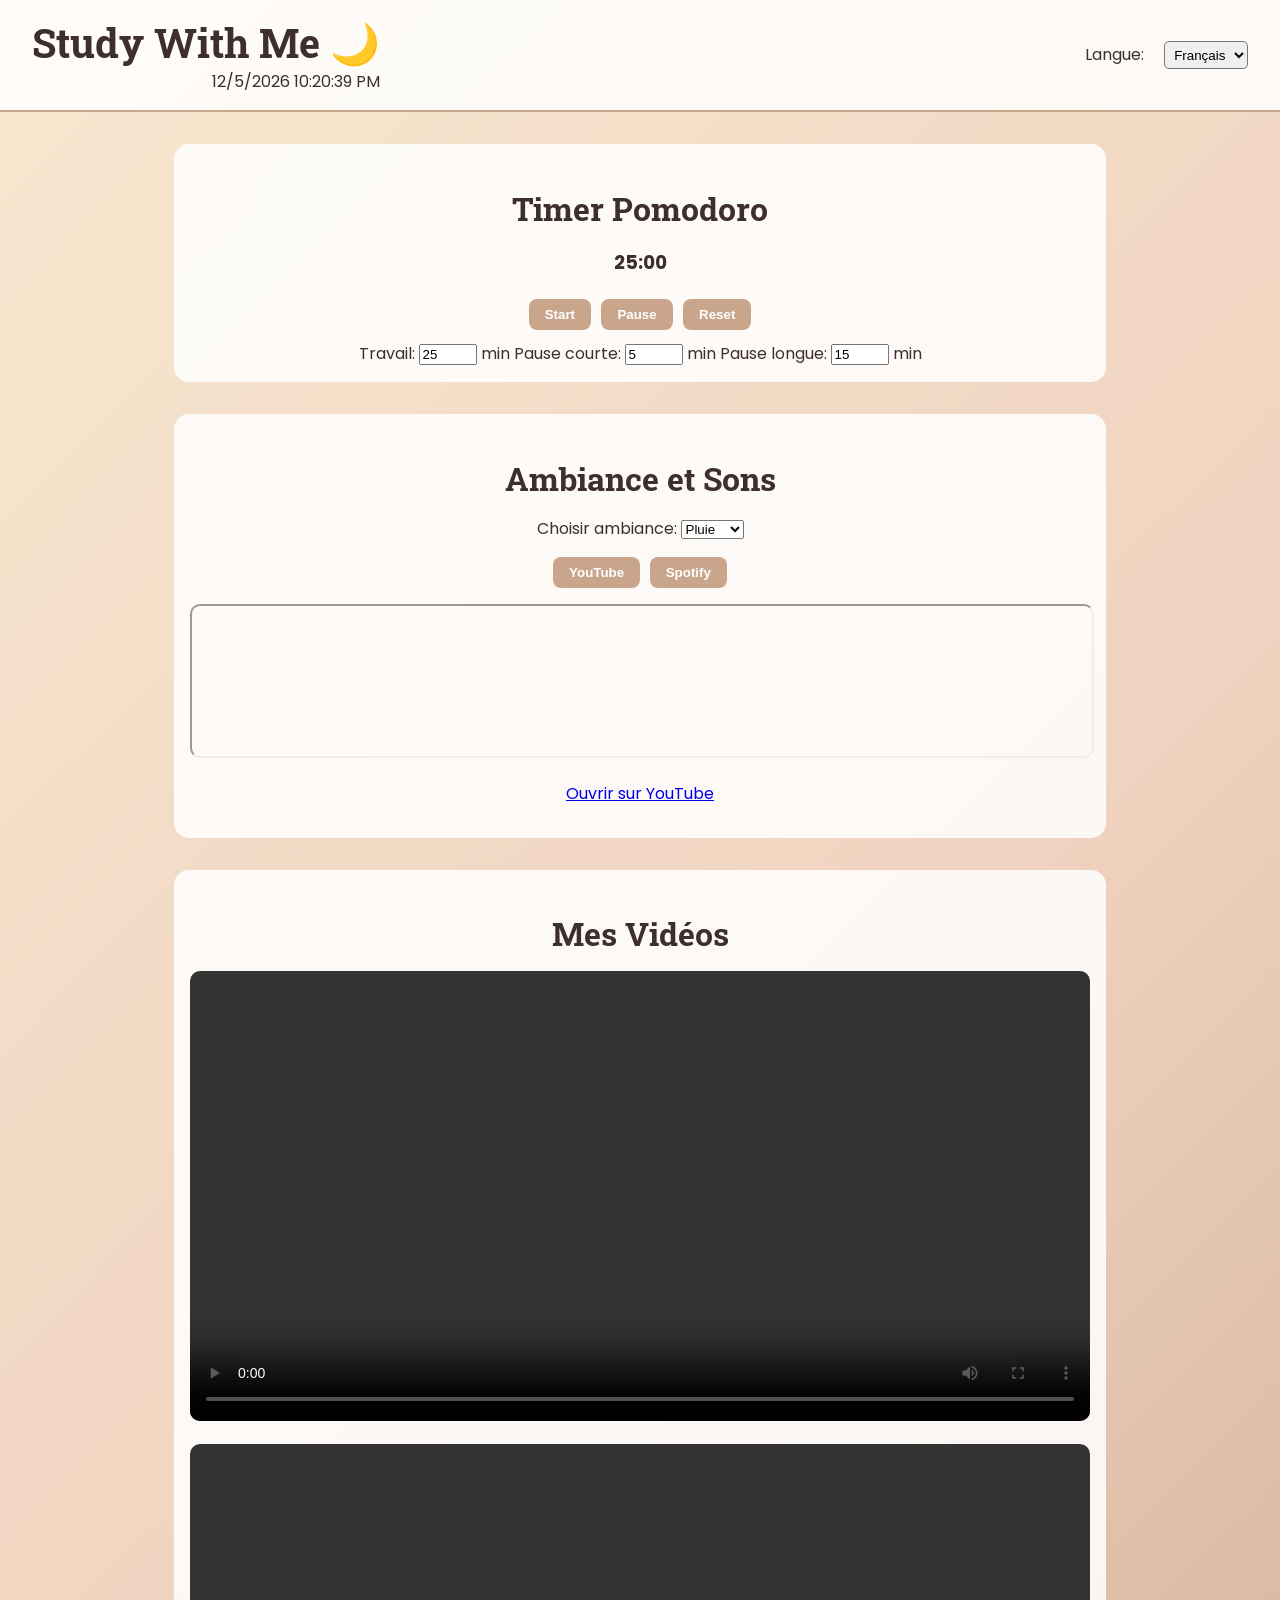
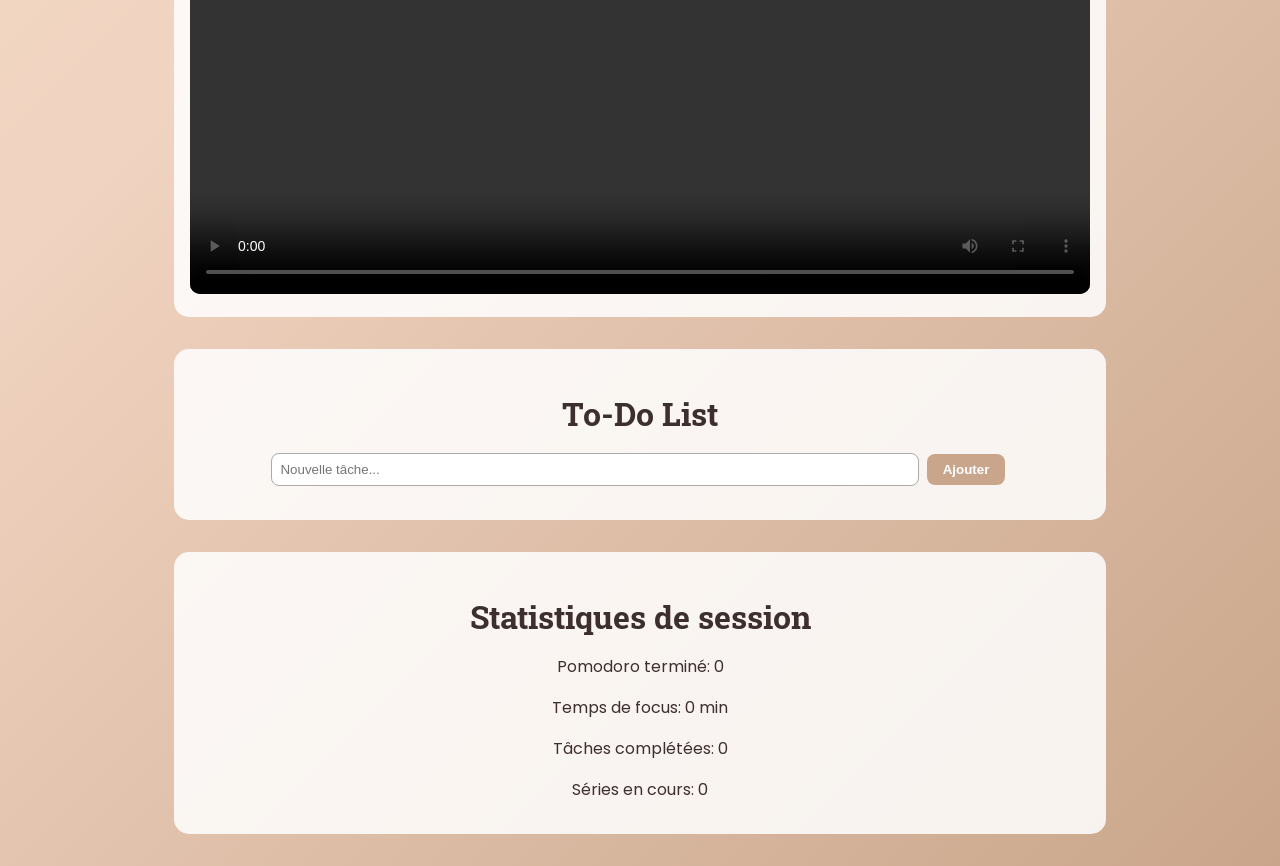
==== index.html @ 42d78226 "Create index.html" ====
<!DOCTYPE html>
<html lang="fr">
<head>
<meta charset="UTF-8">
<meta name="viewport" content="width=device-width, initial-scale=1.0">
<title>Study With Me</title>

<!-- Google Fonts -->
<link href="https://fonts.googleapis.com/css2?family=Poppins:wght@400;600&family=Roboto+Slab:wght@700&display=swap" rel="stylesheet">

<style>
  body {
    margin: 0;
    font-family: 'Poppins', sans-serif;
    background: linear-gradient(135deg, #f7e8d0, #f0d3c0, #c9a68b);
    color: #3e2f2f;
  }
  header {
    display: flex;
    justify-content: space-between;
    align-items: center;
    padding: 1rem 2rem;
    background-color: rgba(255,255,255,0.85);
    border-bottom: 2px solid #c9a68b;
  }
  header h1 {
    font-family: 'Roboto Slab', serif;
    font-size: 2.5rem;
    margin: 0;
  }
  header .datetime {
    text-align: right;
  }
  header select {
    margin-left: 1rem;
    padding: 0.3rem;
    border-radius: 5px;
  }
  section {
    max-width: 900px;
    margin: 2rem auto;
    padding: 1rem;
    background: rgba(255,255,255,0.85);
    border-radius: 15px;
  }
  h2 {
    font-family: 'Roboto Slab', serif;
    font-size: 2rem;
    margin-bottom: 1rem;
    text-align: center;
  }
  iframe, video {
    width: 100%;
    border-radius: 10px;
  }
  .tabs {
    display: flex;
    justify-content: center;
    margin-bottom: 1rem;
  }
  .tabs button {
    padding: 0.5rem 1rem;
    margin: 0 0.3rem;
    border: none;
    border-radius: 8px;
    background-color: #c9a68b;
    color: #fff;
    font-weight: 600;
    cursor: pointer;
  }
  .timer, .todo, .stats {
    text-align: center;
    margin-top: 1rem;
  }
  .timer button, .todo button {
    padding: 0.5rem 1rem;
    margin: 0.2rem;
    border: none;
    border-radius: 8px;
    background-color: #c9a68b;
    color: #fff;
    font-weight: 600;
    cursor: pointer;
  }
  input[type="text"] {
    padding: 0.5rem;
    width: 70%;
    border-radius: 8px;
    border: 1px solid #aaa;
  }
  ul {
    list-style: none;
    padding: 0;
  }
  li {
    margin: 0.5rem 0;
    display: flex;
    align-items: center;
    justify-content: space-between;
  }
  li button {
    margin-left: 0.5rem;
    background-color: #e07b7b;
  }
</style>
</head>

<body>

<!-- En-tête -->
<header>
  <div>
    <h1>Study With Me 🌙</h1>
    <div class="datetime">
      <span id="date-time"></span>
    </div>
  </div>
  <div>
    <label for="lang">Langue:</label>
    <select id="lang">
      <option value="fr">Français</option>
      <option value="en">English</option>
    </select>
  </div>
</header>

<!-- Timer Pomodoro -->
<section>
  <h2>Timer Pomodoro</h2>
  <div class="timer">
    <h3 id="time">25:00</h3>
    <div>
      <button onclick="startTimer()">Start</button>
      <button onclick="pauseTimer()">Pause</button>
      <button onclick="resetTimer()">Reset</button>
    </div>
    <div style="margin-top:0.5rem;">
      Travail: <input type="number" id="work-time" value="25" min="1" style="width:50px;"> min
      Pause courte: <input type="number" id="short-break" value="5" min="1" style="width:50px;"> min
      Pause longue: <input type="number" id="long-break" value="15" min="1" style="width:50px;"> min
    </div>
  </div>
</section>

<!-- Ambiance et Sons -->
<section>
  <h2>Ambiance et Sons</h2>
  <div style="text-align:center; margin-bottom:1rem;">
    <label>Choisir ambiance:</label>
    <select id="ambiance">
      <option value="rain">Pluie</option>
      <option value="cafe">Café</option>
      <option value="plane">Avion</option>
      <option value="nature">Nature</option>
    </select>
  </div>
  <div class="tabs">
    <button onclick="showTab('yt')">YouTube</button>
    <button onclick="showTab('sp')">Spotify</button>
  </div>
  <div id="yt" style="display:block;">
    <iframe id="ytFrame" src="https://www.youtube.com/embed/YOUR_VIDEO_ID?autoplay=0&controls=1" 
          title="YouTube Music" allow="accelerometer; autoplay; clipboard-write; encrypted-media; gyroscope; picture-in-picture" allowfullscreen></iframe>
    <p style="text-align:center;"><a href="https://www.youtube.com/" target="_blank">Ouvrir sur YouTube</a></p>
  </div>
  <div id="sp" style="display:none;">
    <iframe src="https://open.spotify.com/embed/playlist/YOUR_SPOTIFY_PLAYLIST_ID" width="100%" height="380" frameborder="0" allowtransparency="true" allow="encrypted-media"></iframe>
    <p style="text-align:center;"><a href="https://open.spotify.com/" target="_blank">Ouvrir sur Spotify</a></p>
  </div>
</section>

<!-- Mes vidéos -->
<section>
  <h2>Mes Vidéos</h2>
  <video controls style="margin-bottom:1rem;">
    <source src="video1.mp4" type="video/mp4">
    Votre navigateur ne supporte pas la lecture vidéo.
  </video>
  <video controls>
    <source src="video2.mp4" type="video/mp4">
    Votre navigateur ne supporte pas la lecture vidéo.
  </video>
</section>

<!-- To-Do List -->
<section>
  <h2>To-Do List</h2>
  <div class="todo">
    <input type="text" id="todo-input" placeholder="Nouvelle tâche...">
    <button onclick="addTodo()">Ajouter</button>
    <ul id="todo-list"></ul>
  </div>
</section>

<!-- Statistiques de session -->
<section>
  <h2>Statistiques de session</h2>
  <div class="stats">
    <p>Pomodoro terminé: <span id="pomodoro-count">0</span></p>
    <p>Temps de focus: <span id="focus-time">0</span> min</p>
    <p>Tâches complétées: <span id="tasks-done">0</span></p>
    <p>Séries en cours: <span id="series-count">0</span></p>
  </div>
</section>

<script>
// Date et Heure en temps réel
function updateDateTime() {
  const now = new Date();
  const formatted = now.toLocaleDateString() + " " + now.toLocaleTimeString();
  document.getElementById('date-time').textContent = formatted;
}
setInterval(updateDateTime, 1000);
updateDateTime();

// Switch tabs YouTube / Spotify
function showTab(tab) {
  document.getElementById('yt').style.display = (tab==='yt') ? 'block' : 'none';
  document.getElementById('sp').style.display = (tab==='sp') ? 'block' : 'none';
}

// Timer Pomodoro
let timer;
let totalTime = 25*60;
let remainingTime = totalTime;
let isRunning = false;
let pomodoroCount = 0;
let focusTime = 0;

function updateTimerDisplay() {
  let minutes = Math.floor(remainingTime / 60);
  let seconds = remainingTime % 60;
  document.getElementById('time').textContent = `${minutes.toString().padStart(2,'0')}:${seconds.toString().padStart(2,'0')}`;
}

function startTimer() {
  if(!isRunning) {
    const workInput = parseInt(document.getElementById('work-time').value) || 25;
    if(remainingTime === totalTime) remainingTime = workInput * 60;
    isRunning = true;
    timer = setInterval(() => {
      if(remainingTime > 0){
        remainingTime--;
        updateTimerDisplay();
      } else {
        clearInterval(timer);
        isRunning = false;
        pomodoroCount++;
        focusTime += workInput;
        document.getElementById('pomodoro-count').textContent = pomodoroCount;
        document.getElementById('focus-time').textContent = focusTime;
        alert("Temps écoulé !");
      }
    }, 1000);
  }
}

function pauseTimer() {
  clearInterval(timer);
  isRunning = false;
}

function resetTimer() {
  clearInterval(timer);
  remainingTime = parseInt(document.getElementById('work-time').value)*60;
  updateTimerDisplay();
  isRunning = false;
}

// To-Do List
function addTodo() {
  let input = document.getElementById('todo-input');
  if(input.value.trim() !== ""){
    let li = document.createElement('li');
    li.textContent = input.value;
    let delBtn = document.createElement('button');
    delBtn.textContent = "Supprimer";
    delBtn.onclick = function() {
      li.remove();
      document.getElementById('tasks-done').textContent = parseInt(document.getElementById('tasks-done').textContent) + 1;
    };
    li.appendChild(delBtn);
    document.getElementById('todo-list').appendChild(li);
    input.value = "";
  }
}
</script>

</body>
</html>
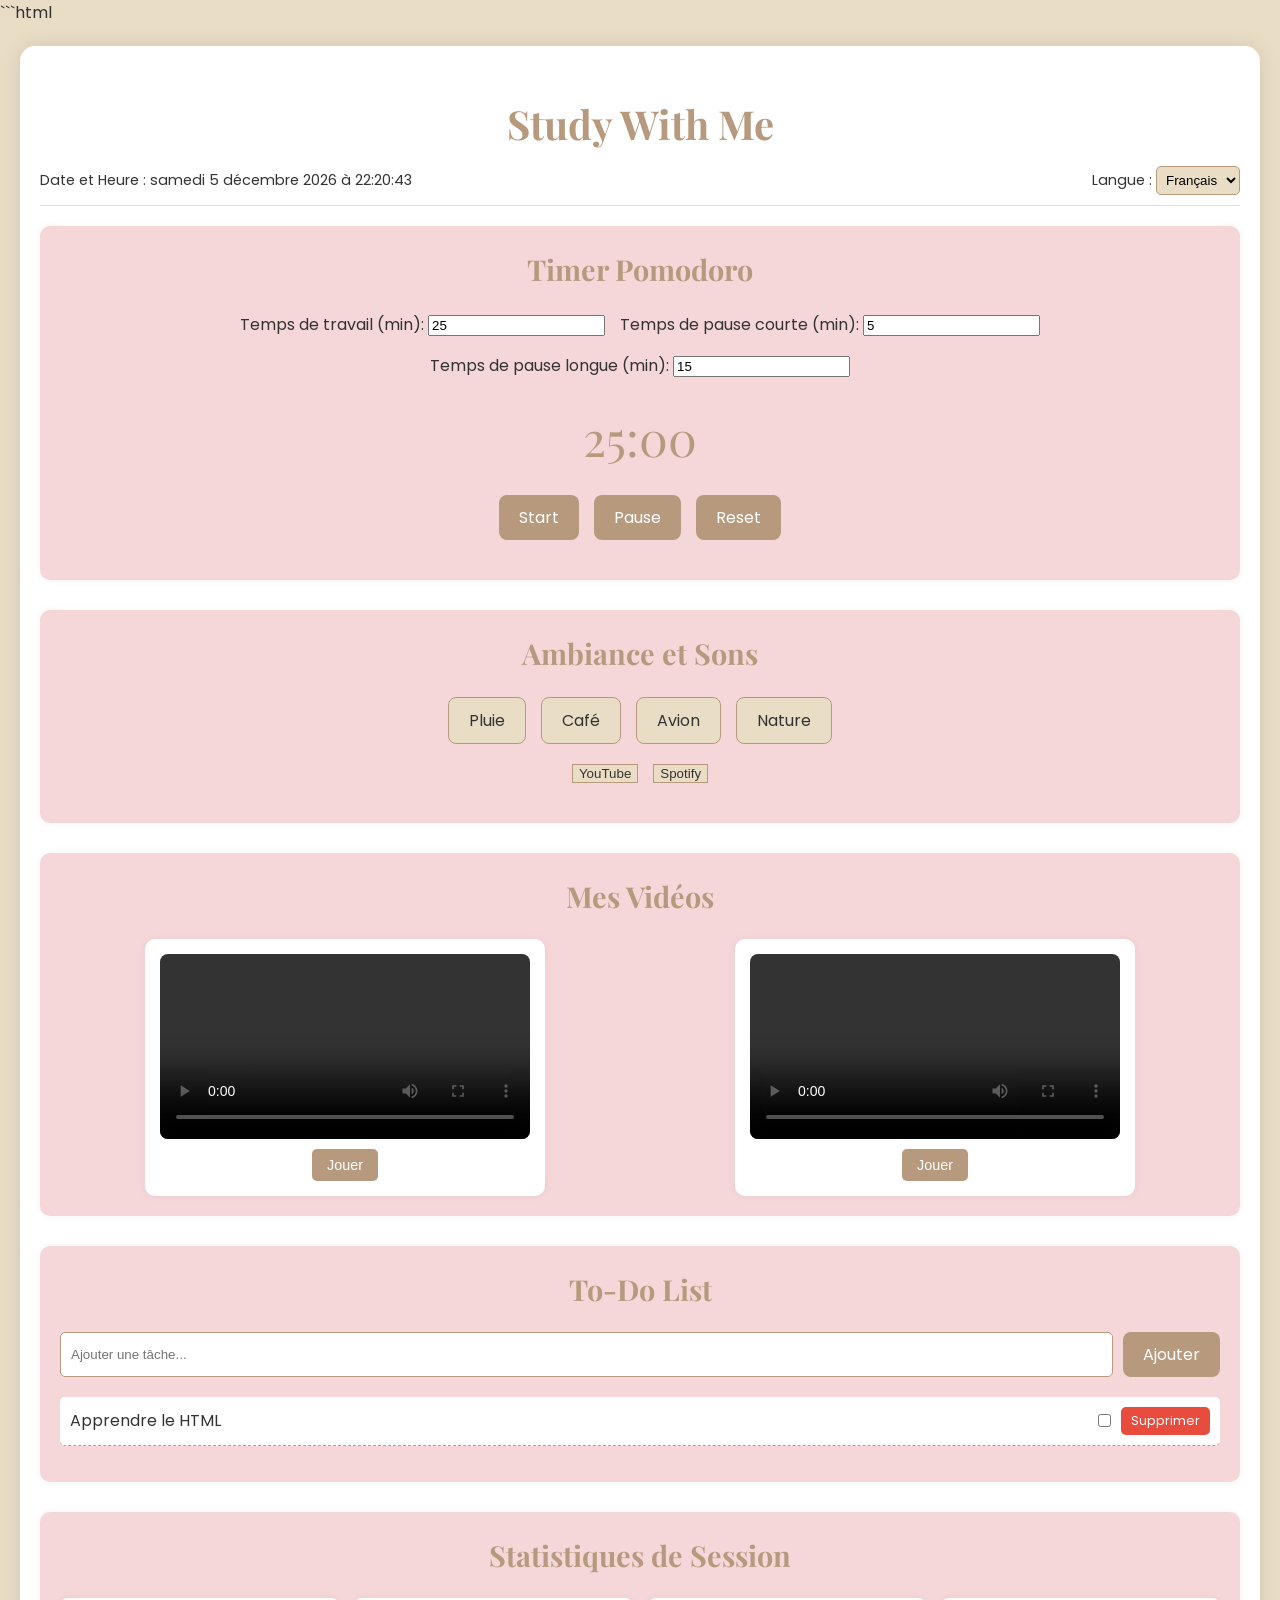
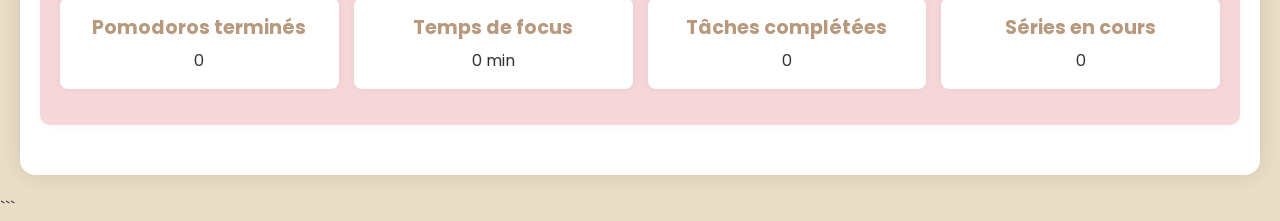
==== commit 26d0f06c: "Add files via upload" ====
--- a/index.html
+++ b/index.html
@@ -1,290 +1,663 @@
-<!DOCTYPE html>
-<html lang="fr">
-<head>
-<meta charset="UTF-8">
-<meta name="viewport" content="width=device-width, initial-scale=1.0">
-<title>Study With Me</title>
-
-<!-- Google Fonts -->
-<link href="https://fonts.googleapis.com/css2?family=Poppins:wght@400;600&family=Roboto+Slab:wght@700&display=swap" rel="stylesheet">
-
-<style>
-  body {
-    margin: 0;
-    font-family: 'Poppins', sans-serif;
-    background: linear-gradient(135deg, #f7e8d0, #f0d3c0, #c9a68b);
-    color: #3e2f2f;
-  }
-  header {
-    display: flex;
-    justify-content: space-between;
-    align-items: center;
-    padding: 1rem 2rem;
-    background-color: rgba(255,255,255,0.85);
-    border-bottom: 2px solid #c9a68b;
-  }
-  header h1 {
-    font-family: 'Roboto Slab', serif;
-    font-size: 2.5rem;
-    margin: 0;
-  }
-  header .datetime {
-    text-align: right;
-  }
-  header select {
-    margin-left: 1rem;
-    padding: 0.3rem;
-    border-radius: 5px;
-  }
-  section {
-    max-width: 900px;
-    margin: 2rem auto;
-    padding: 1rem;
-    background: rgba(255,255,255,0.85);
-    border-radius: 15px;
-  }
-  h2 {
-    font-family: 'Roboto Slab', serif;
-    font-size: 2rem;
-    margin-bottom: 1rem;
-    text-align: center;
-  }
-  iframe, video {
-    width: 100%;
-    border-radius: 10px;
-  }
-  .tabs {
-    display: flex;
-    justify-content: center;
-    margin-bottom: 1rem;
-  }
-  .tabs button {
-    padding: 0.5rem 1rem;
-    margin: 0 0.3rem;
-    border: none;
-    border-radius: 8px;
-    background-color: #c9a68b;
-    color: #fff;
-    font-weight: 600;
-    cursor: pointer;
-  }
-  .timer, .todo, .stats {
-    text-align: center;
-    margin-top: 1rem;
-  }
-  .timer button, .todo button {
-    padding: 0.5rem 1rem;
-    margin: 0.2rem;
-    border: none;
-    border-radius: 8px;
-    background-color: #c9a68b;
-    color: #fff;
-    font-weight: 600;
-    cursor: pointer;
-  }
-  input[type="text"] {
-    padding: 0.5rem;
-    width: 70%;
-    border-radius: 8px;
-    border: 1px solid #aaa;
-  }
-  ul {
-    list-style: none;
-    padding: 0;
-  }
-  li {
-    margin: 0.5rem 0;
-    display: flex;
-    align-items: center;
-    justify-content: space-between;
-  }
-  li button {
-    margin-left: 0.5rem;
-    background-color: #e07b7b;
-  }
-</style>
-</head>
-
-<body>
-
-<!-- En-tête -->
-<header>
-  <div>
-    <h1>Study With Me 🌙</h1>
-    <div class="datetime">
-      <span id="date-time"></span>
-    </div>
-  </div>
-  <div>
-    <label for="lang">Langue:</label>
-    <select id="lang">
-      <option value="fr">Français</option>
-      <option value="en">English</option>
-    </select>
-  </div>
-</header>
-
-<!-- Timer Pomodoro -->
-<section>
-  <h2>Timer Pomodoro</h2>
-  <div class="timer">
-    <h3 id="time">25:00</h3>
-    <div>
-      <button onclick="startTimer()">Start</button>
-      <button onclick="pauseTimer()">Pause</button>
-      <button onclick="resetTimer()">Reset</button>
-    </div>
-    <div style="margin-top:0.5rem;">
-      Travail: <input type="number" id="work-time" value="25" min="1" style="width:50px;"> min
-      Pause courte: <input type="number" id="short-break" value="5" min="1" style="width:50px;"> min
-      Pause longue: <input type="number" id="long-break" value="15" min="1" style="width:50px;"> min
-    </div>
-  </div>
-</section>
-
-<!-- Ambiance et Sons -->
-<section>
-  <h2>Ambiance et Sons</h2>
-  <div style="text-align:center; margin-bottom:1rem;">
-    <label>Choisir ambiance:</label>
-    <select id="ambiance">
-      <option value="rain">Pluie</option>
-      <option value="cafe">Café</option>
-      <option value="plane">Avion</option>
-      <option value="nature">Nature</option>
-    </select>
-  </div>
-  <div class="tabs">
-    <button onclick="showTab('yt')">YouTube</button>
-    <button onclick="showTab('sp')">Spotify</button>
-  </div>
-  <div id="yt" style="display:block;">
-    <iframe id="ytFrame" src="https://www.youtube.com/embed/YOUR_VIDEO_ID?autoplay=0&controls=1" 
-          title="YouTube Music" allow="accelerometer; autoplay; clipboard-write; encrypted-media; gyroscope; picture-in-picture" allowfullscreen></iframe>
-    <p style="text-align:center;"><a href="https://www.youtube.com/" target="_blank">Ouvrir sur YouTube</a></p>
-  </div>
-  <div id="sp" style="display:none;">
-    <iframe src="https://open.spotify.com/embed/playlist/YOUR_SPOTIFY_PLAYLIST_ID" width="100%" height="380" frameborder="0" allowtransparency="true" allow="encrypted-media"></iframe>
-    <p style="text-align:center;"><a href="https://open.spotify.com/" target="_blank">Ouvrir sur Spotify</a></p>
-  </div>
-</section>
-
-<!-- Mes vidéos -->
-<section>
-  <h2>Mes Vidéos</h2>
-  <video controls style="margin-bottom:1rem;">
-    <source src="video1.mp4" type="video/mp4">
-    Votre navigateur ne supporte pas la lecture vidéo.
-  </video>
-  <video controls>
-    <source src="video2.mp4" type="video/mp4">
-    Votre navigateur ne supporte pas la lecture vidéo.
-  </video>
-</section>
-
-<!-- To-Do List -->
-<section>
-  <h2>To-Do List</h2>
-  <div class="todo">
-    <input type="text" id="todo-input" placeholder="Nouvelle tâche...">
-    <button onclick="addTodo()">Ajouter</button>
-    <ul id="todo-list"></ul>
-  </div>
-</section>
-
-<!-- Statistiques de session -->
-<section>
-  <h2>Statistiques de session</h2>
-  <div class="stats">
-    <p>Pomodoro terminé: <span id="pomodoro-count">0</span></p>
-    <p>Temps de focus: <span id="focus-time">0</span> min</p>
-    <p>Tâches complétées: <span id="tasks-done">0</span></p>
-    <p>Séries en cours: <span id="series-count">0</span></p>
-  </div>
-</section>
-
-<script>
-// Date et Heure en temps réel
-function updateDateTime() {
-  const now = new Date();
-  const formatted = now.toLocaleDateString() + " " + now.toLocaleTimeString();
-  document.getElementById('date-time').textContent = formatted;
-}
-setInterval(updateDateTime, 1000);
-updateDateTime();
-
-// Switch tabs YouTube / Spotify
-function showTab(tab) {
-  document.getElementById('yt').style.display = (tab==='yt') ? 'block' : 'none';
-  document.getElementById('sp').style.display = (tab==='sp') ? 'block' : 'none';
-}
-
-// Timer Pomodoro
-let timer;
-let totalTime = 25*60;
-let remainingTime = totalTime;
-let isRunning = false;
-let pomodoroCount = 0;
-let focusTime = 0;
-
-function updateTimerDisplay() {
-  let minutes = Math.floor(remainingTime / 60);
-  let seconds = remainingTime % 60;
-  document.getElementById('time').textContent = `${minutes.toString().padStart(2,'0')}:${seconds.toString().padStart(2,'0')}`;
-}
-
-function startTimer() {
-  if(!isRunning) {
-    const workInput = parseInt(document.getElementById('work-time').value) || 25;
-    if(remainingTime === totalTime) remainingTime = workInput * 60;
-    isRunning = true;
-    timer = setInterval(() => {
-      if(remainingTime > 0){
-        remainingTime--;
-        updateTimerDisplay();
-      } else {
-        clearInterval(timer);
-        isRunning = false;
-        pomodoroCount++;
-        focusTime += workInput;
-        document.getElementById('pomodoro-count').textContent = pomodoroCount;
-        document.getElementById('focus-time').textContent = focusTime;
-        alert("Temps écoulé !");
-      }
-    }, 1000);
-  }
-}
-
-function pauseTimer() {
-  clearInterval(timer);
-  isRunning = false;
-}
-
-function resetTimer() {
-  clearInterval(timer);
-  remainingTime = parseInt(document.getElementById('work-time').value)*60;
-  updateTimerDisplay();
-  isRunning = false;
-}
-
-// To-Do List
-function addTodo() {
-  let input = document.getElementById('todo-input');
-  if(input.value.trim() !== ""){
-    let li = document.createElement('li');
-    li.textContent = input.value;
-    let delBtn = document.createElement('button');
-    delBtn.textContent = "Supprimer";
-    delBtn.onclick = function() {
-      li.remove();
-      document.getElementById('tasks-done').textContent = parseInt(document.getElementById('tasks-done').textContent) + 1;
-    };
-    li.appendChild(delBtn);
-    document.getElementById('todo-list').appendChild(li);
-    input.value = "";
-  }
-}
-</script>
-
-</body>
-</html>
+```html
+<!DOCTYPE html>
+<html lang="fr">
+<head>
+    <meta charset="UTF-8">
+    <meta name="viewport" content="width=device-width, initial-scale=1.0">
+    <title>Study With Me</title>
+    <link rel="preconnect" href="https://fonts.googleapis.com">
+    <link rel="preconnect" href="https://fonts.gstatic.com" crossorigin>
+    <link href="https://fonts.googleapis.com/css2?family=Poppins:wght@400;700&family=Playfair+Display:wght@700&display=swap" rel="stylesheet">
+    <style>
+        :root {
+            --primary-color: #EADDC6; /* Beige */
+            --secondary-color: #F5D7D9; /* Rose */
+            --accent-color: #B79A7E; /* Marron */
+            --text-color: #333;
+            --title-font: 'Playfair Display', serif;
+            --body-font: 'Poppins', sans-serif;
+        }
+
+        body {
+            font-family: var(--body-font);
+            background-color: var(--primary-color);
+            color: var(--text-color);
+            margin: 0;
+            padding: 0;
+            line-height: 1.6;
+        }
+
+        .container {
+            max-width: 1200px;
+            margin: 20px auto;
+            padding: 20px;
+            background-color: white;
+            border-radius: 15px;
+            box-shadow: 0 0 20px rgba(0, 0, 0, 0.1);
+        }
+
+        h1, h2, h3 {
+            font-family: var(--title-font);
+            color: var(--accent-color);
+        }
+
+        h1 {
+            text-align: center;
+            font-size: 2.5em;
+            margin-bottom: 10px;
+        }
+
+        .header-sub {
+            display: flex;
+            justify-content: space-between;
+            align-items: center;
+            margin-bottom: 20px;
+            padding-bottom: 10px;
+            border-bottom: 1px solid var(--secondary-color);
+        }
+
+        .datetime {
+            font-size: 0.9em;
+        }
+
+        .language-selector {
+            font-size: 0.9em;
+        }
+
+        .language-selector select {
+            padding: 5px;
+            border-radius: 5px;
+            border: 1px solid var(--accent-color);
+            background-color: var(--primary-color);
+            cursor: pointer;
+        }
+
+        .pomodoro-timer, .ambiance-sons, .mes-videos, .todo-list, .session-stats {
+            margin-bottom: 30px;
+            padding: 20px;
+            background-color: var(--secondary-color);
+            border-radius: 10px;
+            box-shadow: 0 0 10px rgba(0, 0, 0, 0.05);
+        }
+
+        .pomodoro-timer h2, .ambiance-sons h2, .mes-videos h2, .todo-list h2, .session-stats h2 {
+            margin-top: 0;
+            font-size: 1.8em;
+            text-align: center;
+            margin-bottom: 20px;
+        }
+
+        .pomodoro-controls, .timer-settings {
+            display: flex;
+            justify-content: center;
+            gap: 15px;
+            margin-bottom: 20px;
+            flex-wrap: wrap;
+        }
+
+        .pomodoro-controls button, .timer-settings button, .ambiance-controls button, .todo-list button {
+            padding: 10px 20px;
+            font-family: var(--body-font);
+            font-size: 1em;
+            border: none;
+            border-radius: 8px;
+            cursor: pointer;
+            background-color: var(--accent-color);
+            color: white;
+            transition: background-color 0.3s ease;
+        }
+
+        .pomodoro-controls button:hover, .timer-settings button:hover, .ambiance-controls button:hover, .todo-list button:hover {
+            background-color: #8a735d;
+        }
+
+        .timer-display {
+            text-align: center;
+            font-size: 3em;
+            margin-bottom: 20px;
+            font-family: var(--title-font);
+            color: var(--accent-color);
+        }
+
+        .ambiance-controls, .music-tabs {
+            display: flex;
+            justify-content: center;
+            gap: 15px;
+            margin-bottom: 20px;
+            flex-wrap: wrap;
+        }
+
+        .ambiance-controls button, .music-tabs button {
+            background-color: var(--primary-color);
+            color: var(--text-color);
+            border: 1px solid var(--accent-color);
+        }
+
+        .ambiance-controls button:hover, .music-tabs button:hover {
+            background-color: #e0c9b2;
+        }
+
+        .music-player-container {
+            display: flex;
+            flex-direction: column;
+            align-items: center;
+            gap: 15px;
+        }
+
+        .iframe-wrapper {
+            position: relative;
+            width: 100%;
+            max-width: 600px;
+            height: 350px;
+            border-radius: 10px;
+            overflow: hidden;
+            box-shadow: 0 0 10px rgba(0, 0, 0, 0.1);
+        }
+
+        .iframe-wrapper iframe {
+            position: absolute;
+            top: 0;
+            left: 0;
+            width: 100%;
+            height: 100%;
+            border: none;
+        }
+
+        .open-link {
+            display: block;
+            text-align: center;
+            margin-top: 10px;
+            font-size: 0.9em;
+            text-decoration: none;
+            color: var(--accent-color);
+            transition: color 0.3s ease;
+        }
+
+        .open-link:hover {
+            color: #8a735d;
+        }
+
+        .video-gallery {
+            display: grid;
+            grid-template-columns: repeat(auto-fit, minmax(250px, 1fr));
+            gap: 20px;
+            justify-items: center;
+        }
+
+        .video-item {
+            background-color: white;
+            border-radius: 10px;
+            padding: 15px;
+            text-align: center;
+            box-shadow: 0 0 10px rgba(0, 0, 0, 0.05);
+        }
+
+        .video-item video {
+            width: 100%;
+            border-radius: 8px;
+            margin-bottom: 10px;
+        }
+
+        .video-item button {
+            background-color: var(--accent-color);
+            color: white;
+            padding: 8px 15px;
+            border-radius: 5px;
+            border: none;
+            cursor: pointer;
+            font-size: 0.9em;
+        }
+
+        .video-item button:hover {
+            background-color: #8a735d;
+        }
+
+        .todo-input-group {
+            display: flex;
+            gap: 10px;
+            margin-bottom: 20px;
+        }
+
+        .todo-input-group input[type="text"] {
+            flex-grow: 1;
+            padding: 10px;
+            border-radius: 5px;
+            border: 1px solid var(--accent-color);
+        }
+
+        .todo-list ul {
+            list-style: none;
+            padding: 0;
+        }
+
+        .todo-list li {
+            display: flex;
+            justify-content: space-between;
+            align-items: center;
+            padding: 10px;
+            border-bottom: 1px dashed var(--accent-color);
+            margin-bottom: 10px;
+            background-color: white;
+            border-radius: 5px;
+        }
+
+        .todo-list li input[type="checkbox"] {
+            margin-right: 10px;
+        }
+
+        .todo-list li span {
+            flex-grow: 1;
+            text-decoration: none;
+        }
+
+        .todo-list li.completed span {
+            text-decoration: line-through;
+            color: #888;
+        }
+
+        .todo-list li .delete-btn {
+            background-color: #e74c3c;
+            color: white;
+            padding: 5px 10px;
+            border-radius: 5px;
+            border: none;
+            cursor: pointer;
+            font-size: 0.8em;
+        }
+
+        .todo-list li .delete-btn:hover {
+            background-color: #c0392b;
+        }
+
+        .session-stats ul {
+            list-style: none;
+            padding: 0;
+            display: grid;
+            grid-template-columns: repeat(auto-fit, minmax(200px, 1fr));
+            gap: 15px;
+        }
+
+        .session-stats li {
+            background-color: white;
+            padding: 15px;
+            border-radius: 8px;
+            text-align: center;
+            box-shadow: 0 0 8px rgba(0, 0, 0, 0.05);
+        }
+
+        .session-stats li strong {
+            display: block;
+            font-size: 1.2em;
+            color: var(--accent-color);
+            margin-bottom: 5px;
+        }
+
+        @media (max-width: 768px) {
+            .header-sub {
+                flex-direction: column;
+                align-items: center;
+            }
+            .pomodoro-controls, .timer-settings, .ambiance-controls, .music-tabs {
+                flex-direction: column;
+                align-items: center;
+            }
+            .container {
+                margin: 10px;
+                padding: 15px;
+            }
+            h1 {
+                font-size: 2em;
+            }
+            .timer-display {
+                font-size: 2.5em;
+            }
+            .video-gallery {
+                grid-template-columns: 1fr;
+            }
+            .session-stats ul {
+                grid-template-columns: 1fr;
+            }
+        }
+    </style>
+</head>
+<body>
+    <div class="container">
+        <header>
+            <h1>Study With Me</h1>
+            <div class="header-sub">
+                <div class="datetime">Date et Heure : <span id="current-datetime"></span></div>
+                <div class="language-selector">
+                    Langue :
+                    <select id="language-select">
+                        <option value="fr">Français</option>
+                        <option value="en">English</option>
+                    </select>
+                </div>
+            </div>
+        </header>
+
+        <section class="pomodoro-timer">
+            <h2>Timer Pomodoro</h2>
+            <div class="timer-settings">
+                <div>
+                    Temps de travail (min): <input type="number" id="work-time" value="25" min="1">
+                </div>
+                <div>
+                    Temps de pause courte (min): <input type="number" id="short-break-time" value="5" min="1">
+                </div>
+                <div>
+                    Temps de pause longue (min): <input type="number" id="long-break-time" value="15" min="1">
+                </div>
+            </div>
+            <div class="timer-display" id="pomodoro-display">25:00</div>
+            <div class="pomodoro-controls">
+                <button id="start-btn">Start</button>
+                <button id="pause-btn">Pause</button>
+                <button id="reset-btn">Reset</button>
+            </div>
+        </section>
+
+        <section class="ambiance-sons">
+            <h2>Ambiance et Sons</h2>
+            <div class="ambiance-controls">
+                <button data-ambiance="rain">Pluie</button>
+                <button data-ambiance="cafe">Café</button>
+                <button data-ambiance="plane">Avion</button>
+                <button data-ambiance="nature">Nature</button>
+            </div>
+
+            <div class="music-tabs">
+                <button data-music-source="youtube">YouTube</button>
+                <button data-music-source="spotify">Spotify</button>
+            </div>
+
+            <div class="music-player-container" id="music-player-container">
+                <!-- YouTube Player -->
+                <div id="youtube-player" class="iframe-wrapper" style="display: none;">
+                    <iframe src="" frameborder="0" allow="accelerometer; autoplay; clipboard-write; encrypted-media; gyroscope; picture-in-picture" allowfullscreen></iframe>
+                    <a href="" target="_blank" class="open-link">Ouvrir sur YouTube</a>
+                </div>
+                <!-- Spotify Player -->
+                <div id="spotify-player" class="iframe-wrapper" style="display: none;">
+                    <iframe src="" frameborder="0" allowtransparency="true" allow="encrypted-media" style="border-radius: 12px;"></iframe>
+                    <a href="" target="_blank" class="open-link">Ouvrir sur Spotify</a>
+                </div>
+            </div>
+        </section>
+
+        <section class="mes-videos">
+            <h2>Mes Vidéos</h2>
+            <div class="video-gallery" id="video-gallery">
+                <!-- Videos will be loaded here -->
+                <div class="video-item">
+                    <video controls src="video1.mp4"></video>
+                    <button onclick="playVideo(this)">Jouer</button>
+                </div>
+                <div class="video-item">
+                    <video controls src="video2.mp4"></video>
+                    <button onclick="playVideo(this)">Jouer</button>
+                </div>
+            </div>
+        </section>
+
+        <section class="todo-list">
+            <h2>To-Do List</h2>
+            <div class="todo-input-group">
+                <input type="text" id="todo-input" placeholder="Ajouter une tâche...">
+                <button id="add-todo-btn">Ajouter</button>
+            </div>
+            <ul id="todo-list-items">
+                <!-- To-do items will be loaded here -->
+                <li>
+                    <span>Apprendre le HTML</span>
+                    <input type="checkbox">
+                    <button class="delete-btn">Supprimer</button>
+                </li>
+            </ul>
+        </section>
+
+        <section class="session-stats">
+            <h2>Statistiques de Session</h2>
+            <ul id="stats-list">
+                <li>
+                    <strong>Pomodoros terminés</strong>
+                    <span id="pomodoros-completed">0</span>
+                </li>
+                <li>
+                    <strong>Temps de focus</strong>
+                    <span id="focus-time">0 min</span>
+                </li>
+                <li>
+                    <strong>Tâches complétées</strong>
+                    <span id="tasks-completed">0</span>
+                </li>
+                <li>
+                    <strong>Séries en cours</strong>
+                    <span id="current-streak">0</span>
+                </li>
+            </ul>
+        </section>
+    </div>
+
+    <audio id="alarm-sound" src="alarm.mp3"></audio>
+
+    <script>
+        // --- General Functionality ---
+        const languageSelect = document.getElementById('language-select');
+        languageSelect.addEventListener('change', (event) => {
+            // In a real app, this would redirect or reload with a language parameter
+            alert(`Changement de langue vers: ${event.target.value}. (Fonctionnalité à implémenter)`);
+        });
+
+        function updateDateTime() {
+            const now = new Date();
+            const options = { weekday: 'long', year: 'numeric', month: 'long', day: 'numeric', hour: '2-digit', minute: '2-digit', second: '2-digit' };
+            document.getElementById('current-datetime').textContent = now.toLocaleDateString('fr-FR', options).replace(',', ' à');
+        }
+        setInterval(updateDateTime, 1000);
+        updateDateTime(); // Initial call
+
+        // --- Pomodoro Timer ---
+        const startBtn = document.getElementById('start-btn');
+        const pauseBtn = document.getElementById('pause-btn');
+        const resetBtn = document.getElementById('reset-btn');
+        const pomodoroDisplay = document.getElementById('pomodoro-display');
+        const workTimeInput = document.getElementById('work-time');
+        const shortBreakInput = document.getElementById('short-break-time');
+        const longBreakInput = document.getElementById('long-break-time');
+        const alarmSound = document.getElementById('alarm-sound');
+
+        let timerInterval;
+        let timeLeft;
+        let isPaused = true;
+        let timerMode = 'work'; // 'work', 'short-break', 'long-break'
+        let pomodorosCompleted = 0;
+        let focusTime = 0;
+        let tasksCompletedCount = 0;
+        let currentStreak = 0;
+
+        function formatTime(seconds) {
+            const mins = Math.floor(seconds / 60);
+            const secs = seconds % 60;
+            return `${mins.toString().padStart(2, '0')}:${secs.toString().padStart(2, '0')}`;
+        }
+
+        function startTimer() {
+            if (isPaused) return;
+
+            timeLeft--;
+            pomodoroDisplay.textContent = formatTime(timeLeft);
+
+            if (timeLeft <= 0) {
+                alarmSound.play();
+                if (timerMode === 'work') {
+                    pomodorosCompleted++;
+                    focusTime += parseInt(workTimeInput.value) * 60; // Add to focus time
+                    currentStreak++;
+                    // Check if it's time for a long break
+                    if (currentStreak % 4 === 0) {
+                        timerMode = 'long-break';
+                        timeLeft = parseInt(longBreakInput.value) * 60;
+                    } else {
+                        timerMode = 'short-break';
+                        timeLeft = parseInt(shortBreakInput.value) * 60;
+                    }
+                } else {
+                    timerMode = 'work';
+                    timeLeft = parseInt(workTimeInput.value) * 60;
+                    currentStreak = 0; // Reset streak after break
+                }
+                updateStats();
+                startTimer(); // Restart timer for the new mode
+            }
+        }
+
+        startBtn.addEventListener('click', () => {
+            if (isPaused) {
+                isPaused = false;
+                timerInterval = setInterval(startTimer, 1000);
+                startBtn.textContent = 'Resume';
+            }
+        });
+
+        pauseBtn.addEventListener('click', () => {
+            isPaused = true;
+            clearInterval(timerInterval);
+            pauseBtn.textContent = 'Paused';
+        });
+
+        resetBtn.addEventListener('click', () => {
+            isPaused = true;
+            clearInterval(timerInterval);
+            timerMode = 'work';
+            timeLeft = parseInt(workTimeInput.value) * 60;
+            pomodoroDisplay.textContent = formatTime(timeLeft);
+            startBtn.textContent = 'Start';
+            pauseBtn.textContent = 'Pause';
+            // Reset stats for a new session if desired, or keep them
+            // pomodorosCompleted = 0;
+            // focusTime = 0;
+            // tasksCompletedCount = 0;
+            // currentStreak = 0;
+            // updateStats();
+        });
+
+        workTimeInput.addEventListener('change', () => {
+            if (timerMode === 'work') {
+                timeLeft = parseInt(workTimeInput.value) * 60;
+                pomodoroDisplay.textContent = formatTime(timeLeft);
+            }
+        });
+        shortBreakInput.addEventListener('change', () => {
+            if (timerMode === 'short-break') {
+                timeLeft = parseInt(shortBreakInput.value) * 60;
+                pomodoroDisplay.textContent = formatTime(timeLeft);
+            }
+        });
+        longBreakInput.addEventListener('change', () => {
+            if (timerMode === 'long-break') {
+                timeLeft = parseInt(longBreakInput.value) * 60;
+                pomodoroDisplay.textContent = formatTime(timeLeft);
+            }
+        });
+
+        // Initialize timer
+        timeLeft = parseInt(workTimeInput.value) * 60;
+        pomodoroDisplay.textContent = formatTime(timeLeft);
+
+        // --- Ambiance and Sounds ---
+        const ambianceControls = document.querySelector('.ambiance-controls');
+        const musicTabs = document.querySelector('.music-tabs');
+        const youtubePlayerDiv = document.getElementById('youtube-player');
+        const spotifyPlayerDiv = document.getElementById('spotify-player');
+        const youtubeIframe = youtubePlayerDiv.querySelector('iframe');
+        const youtubeLink = youtubePlayerDiv.querySelector('.open-link');
+        const spotifyIframe = spotifyPlayerDiv.querySelector('iframe');
+        const spotifyLink = spotifyPlayerDiv.querySelector('.open-link');
+
+        const ambianceAudio = new Audio(); // For background ambient sounds
+
+        ambianceControls.addEventListener('click', (event) => {
+            if (event.target.tagName === 'BUTTON') {
+                const ambiance = event.target.dataset.ambiance;
+                const audioSrc = `${ambiance}.mp3`; // Assuming you have audio files named rain.mp3, cafe.mp3, etc.
+                ambianceAudio.src = audioSrc;
+                ambianceAudio.loop = true;
+                ambianceAudio.play().catch(e => console.error("Error playing ambiance sound:", e));
+            }
+        });
+
+        musicTabs.addEventListener('click', (event) => {
+            if (event.target.tagName === 'BUTTON') {
+                const source = event.target.dataset.musicSource;
+                if (source === 'youtube') {
+                    youtubePlayerDiv.style.display = 'block';
+                    spotifyPlayerDiv.style.display = 'none';
+                    // Example YouTube embed - replace with actual playlist or video ID
+                    youtubeIframe.src = "https://www.youtube.com/embed/dQw4w9WgXcQ?autoplay=1&mute=1&loop=1&playlist=dQw4w9WgXcQ"; // Example video
+                    youtubeLink.href = "https://www.youtube.com/watch?v=dQw4w9WgXcQ";
+                } else if (source === 'spotify') {
+                    youtubePlayerDiv.style.display = 'none';
+                    spotifyPlayerDiv.style.display = 'block';
+                    // Example Spotify embed - replace with actual playlist URI
+                    spotifyIframe.src = "https://open.spotify.com/embed/playlist/37i9dQZF1DXcBWIGoYBM5M?utm_source=generator&theme=0"; // Example playlist
+                    spotifyLink.href = "https://open.spotify.com/playlist/37i9dQZF1DXcBWIGoYBM5M";
+                }
+            }
+        });
+
+        // --- My Videos ---
+        function playVideo(button) {
+            const video = button.previousElementSibling;
+            if (video.tagName === 'VIDEO') {
+                video.play();
+            }
+        }
+
+        // --- To-Do List ---
+        const todoInput = document.getElementById('todo-input');
+        const addTodoBtn = document.getElementById('add-todo-btn');
+        const todoListItems = document.getElementById('todo-list-items');
+
+        addTodoBtn.addEventListener('click', () => {
+            const taskText = todoInput.value.trim();
+            if (taskText) {
+                const li = document.createElement('li');
+                li.innerHTML = `
+                    <span>${taskText}</span>
+                    <input type="checkbox">
+                    <button class="delete-btn">Supprimer</button>
+                `;
+                todoListItems.appendChild(li);
+                todoInput.value = '';
+                updateStats();
+            }
+        });
+
+        todoListItems.addEventListener('click', (event) => {
+            if (event.target.classList.contains('delete-btn')) {
+                event.target.closest('li').remove();
+                updateStats();
+            } else if (event.target.tagName === 'INPUT' && event.target.type === 'checkbox') {
+                event.target.closest('li').classList.toggle('completed', event.target.checked);
+                updateStats();
+            }
+        });
+
+        // --- Session Statistics ---
+        function updateStats() {
+            document.getElementById('pomodoros-completed').textContent = pomodorosCompleted;
+            document.getElementById('focus-time').textContent = `${Math.floor(focusTime / 60)} min`;
+            tasksCompletedCount = document.querySelectorAll('.todo-list li.completed').length;
+            document.getElementById('tasks-completed').textContent = tasksCompletedCount;
+            document.getElementById('current-streak').textContent = currentStreak;
+        }
+
+        // --- Additional Features ---
+        // Videos and music continue playing when navigating sections (handled by browser iframes and audio tags)
+        // Simple replacement of MP4 videos, YouTube/Spotify playlists (requires UI for selection/uploading, currently uses placeholders)
+
+    </script>
+</body>
+</html>
+```
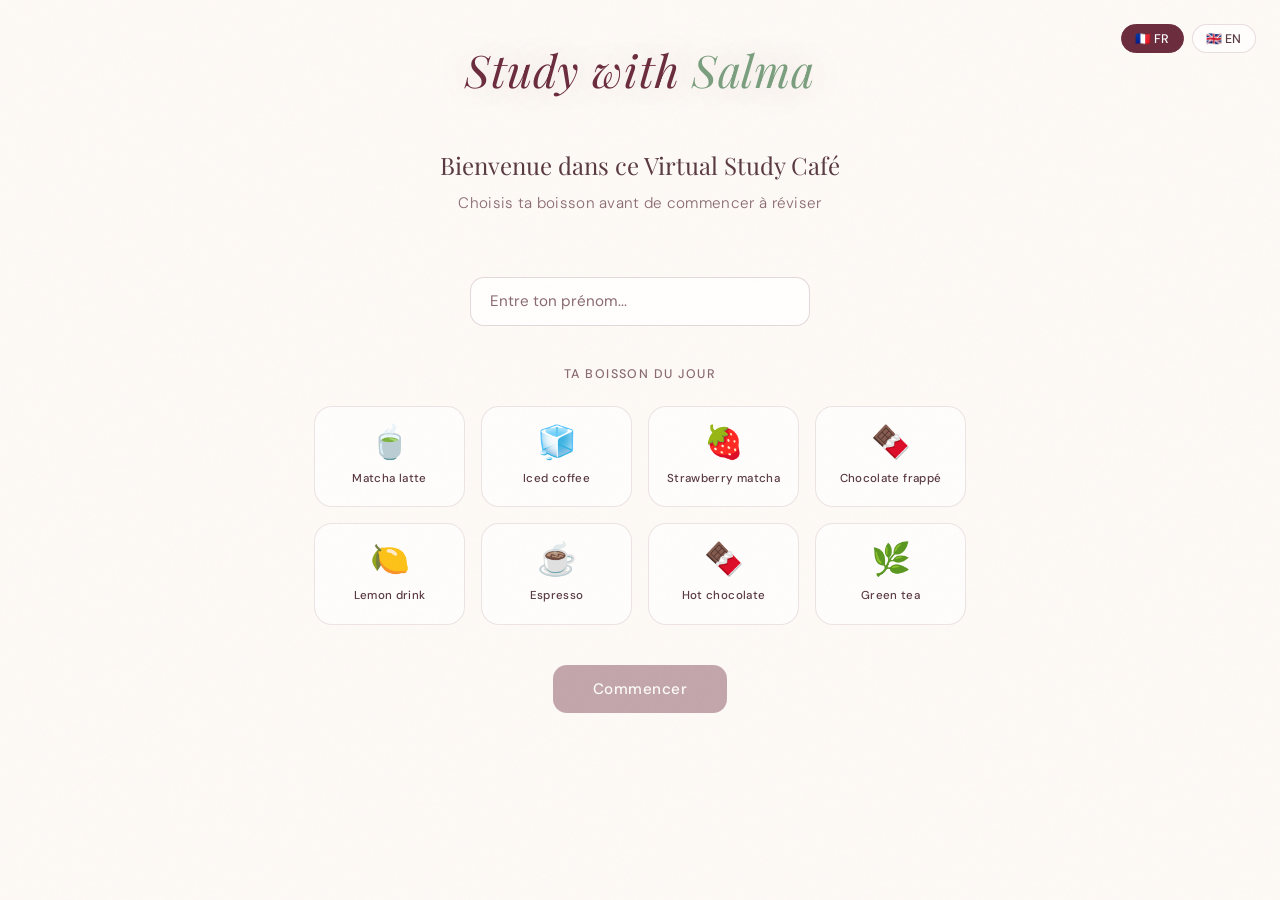
==== commit 67febbff: "index.html" ====
--- a/index.html
+++ b/index.html
@@ -1,663 +1,872 @@
-```html
-<!DOCTYPE html>
-<html lang="fr">
-<head>
-    <meta charset="UTF-8">
-    <meta name="viewport" content="width=device-width, initial-scale=1.0">
-    <title>Study With Me</title>
-    <link rel="preconnect" href="https://fonts.googleapis.com">
-    <link rel="preconnect" href="https://fonts.gstatic.com" crossorigin>
-    <link href="https://fonts.googleapis.com/css2?family=Poppins:wght@400;700&family=Playfair+Display:wght@700&display=swap" rel="stylesheet">
-    <style>
-        :root {
-            --primary-color: #EADDC6; /* Beige */
-            --secondary-color: #F5D7D9; /* Rose */
-            --accent-color: #B79A7E; /* Marron */
-            --text-color: #333;
-            --title-font: 'Playfair Display', serif;
-            --body-font: 'Poppins', sans-serif;
-        }
-
-        body {
-            font-family: var(--body-font);
-            background-color: var(--primary-color);
-            color: var(--text-color);
-            margin: 0;
-            padding: 0;
-            line-height: 1.6;
-        }
-
-        .container {
-            max-width: 1200px;
-            margin: 20px auto;
-            padding: 20px;
-            background-color: white;
-            border-radius: 15px;
-            box-shadow: 0 0 20px rgba(0, 0, 0, 0.1);
-        }
-
-        h1, h2, h3 {
-            font-family: var(--title-font);
-            color: var(--accent-color);
-        }
-
-        h1 {
-            text-align: center;
-            font-size: 2.5em;
-            margin-bottom: 10px;
-        }
-
-        .header-sub {
-            display: flex;
-            justify-content: space-between;
-            align-items: center;
-            margin-bottom: 20px;
-            padding-bottom: 10px;
-            border-bottom: 1px solid var(--secondary-color);
-        }
-
-        .datetime {
-            font-size: 0.9em;
-        }
-
-        .language-selector {
-            font-size: 0.9em;
-        }
-
-        .language-selector select {
-            padding: 5px;
-            border-radius: 5px;
-            border: 1px solid var(--accent-color);
-            background-color: var(--primary-color);
-            cursor: pointer;
-        }
-
-        .pomodoro-timer, .ambiance-sons, .mes-videos, .todo-list, .session-stats {
-            margin-bottom: 30px;
-            padding: 20px;
-            background-color: var(--secondary-color);
-            border-radius: 10px;
-            box-shadow: 0 0 10px rgba(0, 0, 0, 0.05);
-        }
-
-        .pomodoro-timer h2, .ambiance-sons h2, .mes-videos h2, .todo-list h2, .session-stats h2 {
-            margin-top: 0;
-            font-size: 1.8em;
-            text-align: center;
-            margin-bottom: 20px;
-        }
-
-        .pomodoro-controls, .timer-settings {
-            display: flex;
-            justify-content: center;
-            gap: 15px;
-            margin-bottom: 20px;
-            flex-wrap: wrap;
-        }
-
-        .pomodoro-controls button, .timer-settings button, .ambiance-controls button, .todo-list button {
-            padding: 10px 20px;
-            font-family: var(--body-font);
-            font-size: 1em;
-            border: none;
-            border-radius: 8px;
-            cursor: pointer;
-            background-color: var(--accent-color);
-            color: white;
-            transition: background-color 0.3s ease;
-        }
-
-        .pomodoro-controls button:hover, .timer-settings button:hover, .ambiance-controls button:hover, .todo-list button:hover {
-            background-color: #8a735d;
-        }
-
-        .timer-display {
-            text-align: center;
-            font-size: 3em;
-            margin-bottom: 20px;
-            font-family: var(--title-font);
-            color: var(--accent-color);
-        }
-
-        .ambiance-controls, .music-tabs {
-            display: flex;
-            justify-content: center;
-            gap: 15px;
-            margin-bottom: 20px;
-            flex-wrap: wrap;
-        }
-
-        .ambiance-controls button, .music-tabs button {
-            background-color: var(--primary-color);
-            color: var(--text-color);
-            border: 1px solid var(--accent-color);
-        }
-
-        .ambiance-controls button:hover, .music-tabs button:hover {
-            background-color: #e0c9b2;
-        }
-
-        .music-player-container {
-            display: flex;
-            flex-direction: column;
-            align-items: center;
-            gap: 15px;
-        }
-
-        .iframe-wrapper {
-            position: relative;
-            width: 100%;
-            max-width: 600px;
-            height: 350px;
-            border-radius: 10px;
-            overflow: hidden;
-            box-shadow: 0 0 10px rgba(0, 0, 0, 0.1);
-        }
-
-        .iframe-wrapper iframe {
-            position: absolute;
-            top: 0;
-            left: 0;
-            width: 100%;
-            height: 100%;
-            border: none;
-        }
-
-        .open-link {
-            display: block;
-            text-align: center;
-            margin-top: 10px;
-            font-size: 0.9em;
-            text-decoration: none;
-            color: var(--accent-color);
-            transition: color 0.3s ease;
-        }
-
-        .open-link:hover {
-            color: #8a735d;
-        }
-
-        .video-gallery {
-            display: grid;
-            grid-template-columns: repeat(auto-fit, minmax(250px, 1fr));
-            gap: 20px;
-            justify-items: center;
-        }
-
-        .video-item {
-            background-color: white;
-            border-radius: 10px;
-            padding: 15px;
-            text-align: center;
-            box-shadow: 0 0 10px rgba(0, 0, 0, 0.05);
-        }
-
-        .video-item video {
-            width: 100%;
-            border-radius: 8px;
-            margin-bottom: 10px;
-        }
-
-        .video-item button {
-            background-color: var(--accent-color);
-            color: white;
-            padding: 8px 15px;
-            border-radius: 5px;
-            border: none;
-            cursor: pointer;
-            font-size: 0.9em;
-        }
-
-        .video-item button:hover {
-            background-color: #8a735d;
-        }
-
-        .todo-input-group {
-            display: flex;
-            gap: 10px;
-            margin-bottom: 20px;
-        }
-
-        .todo-input-group input[type="text"] {
-            flex-grow: 1;
-            padding: 10px;
-            border-radius: 5px;
-            border: 1px solid var(--accent-color);
-        }
-
-        .todo-list ul {
-            list-style: none;
-            padding: 0;
-        }
-
-        .todo-list li {
-            display: flex;
-            justify-content: space-between;
-            align-items: center;
-            padding: 10px;
-            border-bottom: 1px dashed var(--accent-color);
-            margin-bottom: 10px;
-            background-color: white;
-            border-radius: 5px;
-        }
-
-        .todo-list li input[type="checkbox"] {
-            margin-right: 10px;
-        }
-
-        .todo-list li span {
-            flex-grow: 1;
-            text-decoration: none;
-        }
-
-        .todo-list li.completed span {
-            text-decoration: line-through;
-            color: #888;
-        }
-
-        .todo-list li .delete-btn {
-            background-color: #e74c3c;
-            color: white;
-            padding: 5px 10px;
-            border-radius: 5px;
-            border: none;
-            cursor: pointer;
-            font-size: 0.8em;
-        }
-
-        .todo-list li .delete-btn:hover {
-            background-color: #c0392b;
-        }
-
-        .session-stats ul {
-            list-style: none;
-            padding: 0;
-            display: grid;
-            grid-template-columns: repeat(auto-fit, minmax(200px, 1fr));
-            gap: 15px;
-        }
-
-        .session-stats li {
-            background-color: white;
-            padding: 15px;
-            border-radius: 8px;
-            text-align: center;
-            box-shadow: 0 0 8px rgba(0, 0, 0, 0.05);
-        }
-
-        .session-stats li strong {
-            display: block;
-            font-size: 1.2em;
-            color: var(--accent-color);
-            margin-bottom: 5px;
-        }
-
-        @media (max-width: 768px) {
-            .header-sub {
-                flex-direction: column;
-                align-items: center;
-            }
-            .pomodoro-controls, .timer-settings, .ambiance-controls, .music-tabs {
-                flex-direction: column;
-                align-items: center;
-            }
-            .container {
-                margin: 10px;
-                padding: 15px;
-            }
-            h1 {
-                font-size: 2em;
-            }
-            .timer-display {
-                font-size: 2.5em;
-            }
-            .video-gallery {
-                grid-template-columns: 1fr;
-            }
-            .session-stats ul {
-                grid-template-columns: 1fr;
-            }
-        }
-    </style>
-</head>
-<body>
-    <div class="container">
-        <header>
-            <h1>Study With Me</h1>
-            <div class="header-sub">
-                <div class="datetime">Date et Heure : <span id="current-datetime"></span></div>
-                <div class="language-selector">
-                    Langue :
-                    <select id="language-select">
-                        <option value="fr">Français</option>
-                        <option value="en">English</option>
-                    </select>
-                </div>
-            </div>
-        </header>
-
-        <section class="pomodoro-timer">
-            <h2>Timer Pomodoro</h2>
-            <div class="timer-settings">
-                <div>
-                    Temps de travail (min): <input type="number" id="work-time" value="25" min="1">
-                </div>
-                <div>
-                    Temps de pause courte (min): <input type="number" id="short-break-time" value="5" min="1">
-                </div>
-                <div>
-                    Temps de pause longue (min): <input type="number" id="long-break-time" value="15" min="1">
-                </div>
-            </div>
-            <div class="timer-display" id="pomodoro-display">25:00</div>
-            <div class="pomodoro-controls">
-                <button id="start-btn">Start</button>
-                <button id="pause-btn">Pause</button>
-                <button id="reset-btn">Reset</button>
-            </div>
-        </section>
-
-        <section class="ambiance-sons">
-            <h2>Ambiance et Sons</h2>
-            <div class="ambiance-controls">
-                <button data-ambiance="rain">Pluie</button>
-                <button data-ambiance="cafe">Café</button>
-                <button data-ambiance="plane">Avion</button>
-                <button data-ambiance="nature">Nature</button>
-            </div>
-
-            <div class="music-tabs">
-                <button data-music-source="youtube">YouTube</button>
-                <button data-music-source="spotify">Spotify</button>
-            </div>
-
-            <div class="music-player-container" id="music-player-container">
-                <!-- YouTube Player -->
-                <div id="youtube-player" class="iframe-wrapper" style="display: none;">
-                    <iframe src="" frameborder="0" allow="accelerometer; autoplay; clipboard-write; encrypted-media; gyroscope; picture-in-picture" allowfullscreen></iframe>
-                    <a href="" target="_blank" class="open-link">Ouvrir sur YouTube</a>
-                </div>
-                <!-- Spotify Player -->
-                <div id="spotify-player" class="iframe-wrapper" style="display: none;">
-                    <iframe src="" frameborder="0" allowtransparency="true" allow="encrypted-media" style="border-radius: 12px;"></iframe>
-                    <a href="" target="_blank" class="open-link">Ouvrir sur Spotify</a>
-                </div>
-            </div>
-        </section>
-
-        <section class="mes-videos">
-            <h2>Mes Vidéos</h2>
-            <div class="video-gallery" id="video-gallery">
-                <!-- Videos will be loaded here -->
-                <div class="video-item">
-                    <video controls src="video1.mp4"></video>
-                    <button onclick="playVideo(this)">Jouer</button>
-                </div>
-                <div class="video-item">
-                    <video controls src="video2.mp4"></video>
-                    <button onclick="playVideo(this)">Jouer</button>
-                </div>
-            </div>
-        </section>
-
-        <section class="todo-list">
-            <h2>To-Do List</h2>
-            <div class="todo-input-group">
-                <input type="text" id="todo-input" placeholder="Ajouter une tâche...">
-                <button id="add-todo-btn">Ajouter</button>
-            </div>
-            <ul id="todo-list-items">
-                <!-- To-do items will be loaded here -->
-                <li>
-                    <span>Apprendre le HTML</span>
-                    <input type="checkbox">
-                    <button class="delete-btn">Supprimer</button>
-                </li>
-            </ul>
-        </section>
-
-        <section class="session-stats">
-            <h2>Statistiques de Session</h2>
-            <ul id="stats-list">
-                <li>
-                    <strong>Pomodoros terminés</strong>
-                    <span id="pomodoros-completed">0</span>
-                </li>
-                <li>
-                    <strong>Temps de focus</strong>
-                    <span id="focus-time">0 min</span>
-                </li>
-                <li>
-                    <strong>Tâches complétées</strong>
-                    <span id="tasks-completed">0</span>
-                </li>
-                <li>
-                    <strong>Séries en cours</strong>
-                    <span id="current-streak">0</span>
-                </li>
-            </ul>
-        </section>
-    </div>
-
-    <audio id="alarm-sound" src="alarm.mp3"></audio>
-
-    <script>
-        // --- General Functionality ---
-        const languageSelect = document.getElementById('language-select');
-        languageSelect.addEventListener('change', (event) => {
-            // In a real app, this would redirect or reload with a language parameter
-            alert(`Changement de langue vers: ${event.target.value}. (Fonctionnalité à implémenter)`);
-        });
-
-        function updateDateTime() {
-            const now = new Date();
-            const options = { weekday: 'long', year: 'numeric', month: 'long', day: 'numeric', hour: '2-digit', minute: '2-digit', second: '2-digit' };
-            document.getElementById('current-datetime').textContent = now.toLocaleDateString('fr-FR', options).replace(',', ' à');
-        }
-        setInterval(updateDateTime, 1000);
-        updateDateTime(); // Initial call
-
-        // --- Pomodoro Timer ---
-        const startBtn = document.getElementById('start-btn');
-        const pauseBtn = document.getElementById('pause-btn');
-        const resetBtn = document.getElementById('reset-btn');
-        const pomodoroDisplay = document.getElementById('pomodoro-display');
-        const workTimeInput = document.getElementById('work-time');
-        const shortBreakInput = document.getElementById('short-break-time');
-        const longBreakInput = document.getElementById('long-break-time');
-        const alarmSound = document.getElementById('alarm-sound');
-
-        let timerInterval;
-        let timeLeft;
-        let isPaused = true;
-        let timerMode = 'work'; // 'work', 'short-break', 'long-break'
-        let pomodorosCompleted = 0;
-        let focusTime = 0;
-        let tasksCompletedCount = 0;
-        let currentStreak = 0;
-
-        function formatTime(seconds) {
-            const mins = Math.floor(seconds / 60);
-            const secs = seconds % 60;
-            return `${mins.toString().padStart(2, '0')}:${secs.toString().padStart(2, '0')}`;
-        }
-
-        function startTimer() {
-            if (isPaused) return;
-
-            timeLeft--;
-            pomodoroDisplay.textContent = formatTime(timeLeft);
-
-            if (timeLeft <= 0) {
-                alarmSound.play();
-                if (timerMode === 'work') {
-                    pomodorosCompleted++;
-                    focusTime += parseInt(workTimeInput.value) * 60; // Add to focus time
-                    currentStreak++;
-                    // Check if it's time for a long break
-                    if (currentStreak % 4 === 0) {
-                        timerMode = 'long-break';
-                        timeLeft = parseInt(longBreakInput.value) * 60;
-                    } else {
-                        timerMode = 'short-break';
-                        timeLeft = parseInt(shortBreakInput.value) * 60;
-                    }
-                } else {
-                    timerMode = 'work';
-                    timeLeft = parseInt(workTimeInput.value) * 60;
-                    currentStreak = 0; // Reset streak after break
-                }
-                updateStats();
-                startTimer(); // Restart timer for the new mode
-            }
-        }
-
-        startBtn.addEventListener('click', () => {
-            if (isPaused) {
-                isPaused = false;
-                timerInterval = setInterval(startTimer, 1000);
-                startBtn.textContent = 'Resume';
-            }
-        });
-
-        pauseBtn.addEventListener('click', () => {
-            isPaused = true;
-            clearInterval(timerInterval);
-            pauseBtn.textContent = 'Paused';
-        });
-
-        resetBtn.addEventListener('click', () => {
-            isPaused = true;
-            clearInterval(timerInterval);
-            timerMode = 'work';
-            timeLeft = parseInt(workTimeInput.value) * 60;
-            pomodoroDisplay.textContent = formatTime(timeLeft);
-            startBtn.textContent = 'Start';
-            pauseBtn.textContent = 'Pause';
-            // Reset stats for a new session if desired, or keep them
-            // pomodorosCompleted = 0;
-            // focusTime = 0;
-            // tasksCompletedCount = 0;
-            // currentStreak = 0;
-            // updateStats();
-        });
-
-        workTimeInput.addEventListener('change', () => {
-            if (timerMode === 'work') {
-                timeLeft = parseInt(workTimeInput.value) * 60;
-                pomodoroDisplay.textContent = formatTime(timeLeft);
-            }
-        });
-        shortBreakInput.addEventListener('change', () => {
-            if (timerMode === 'short-break') {
-                timeLeft = parseInt(shortBreakInput.value) * 60;
-                pomodoroDisplay.textContent = formatTime(timeLeft);
-            }
-        });
-        longBreakInput.addEventListener('change', () => {
-            if (timerMode === 'long-break') {
-                timeLeft = parseInt(longBreakInput.value) * 60;
-                pomodoroDisplay.textContent = formatTime(timeLeft);
-            }
-        });
-
-        // Initialize timer
-        timeLeft = parseInt(workTimeInput.value) * 60;
-        pomodoroDisplay.textContent = formatTime(timeLeft);
-
-        // --- Ambiance and Sounds ---
-        const ambianceControls = document.querySelector('.ambiance-controls');
-        const musicTabs = document.querySelector('.music-tabs');
-        const youtubePlayerDiv = document.getElementById('youtube-player');
-        const spotifyPlayerDiv = document.getElementById('spotify-player');
-        const youtubeIframe = youtubePlayerDiv.querySelector('iframe');
-        const youtubeLink = youtubePlayerDiv.querySelector('.open-link');
-        const spotifyIframe = spotifyPlayerDiv.querySelector('iframe');
-        const spotifyLink = spotifyPlayerDiv.querySelector('.open-link');
-
-        const ambianceAudio = new Audio(); // For background ambient sounds
-
-        ambianceControls.addEventListener('click', (event) => {
-            if (event.target.tagName === 'BUTTON') {
-                const ambiance = event.target.dataset.ambiance;
-                const audioSrc = `${ambiance}.mp3`; // Assuming you have audio files named rain.mp3, cafe.mp3, etc.
-                ambianceAudio.src = audioSrc;
-                ambianceAudio.loop = true;
-                ambianceAudio.play().catch(e => console.error("Error playing ambiance sound:", e));
-            }
-        });
-
-        musicTabs.addEventListener('click', (event) => {
-            if (event.target.tagName === 'BUTTON') {
-                const source = event.target.dataset.musicSource;
-                if (source === 'youtube') {
-                    youtubePlayerDiv.style.display = 'block';
-                    spotifyPlayerDiv.style.display = 'none';
-                    // Example YouTube embed - replace with actual playlist or video ID
-                    youtubeIframe.src = "https://www.youtube.com/embed/dQw4w9WgXcQ?autoplay=1&mute=1&loop=1&playlist=dQw4w9WgXcQ"; // Example video
-                    youtubeLink.href = "https://www.youtube.com/watch?v=dQw4w9WgXcQ";
-                } else if (source === 'spotify') {
-                    youtubePlayerDiv.style.display = 'none';
-                    spotifyPlayerDiv.style.display = 'block';
-                    // Example Spotify embed - replace with actual playlist URI
-                    spotifyIframe.src = "https://open.spotify.com/embed/playlist/37i9dQZF1DXcBWIGoYBM5M?utm_source=generator&theme=0"; // Example playlist
-                    spotifyLink.href = "https://open.spotify.com/playlist/37i9dQZF1DXcBWIGoYBM5M";
-                }
-            }
-        });
-
-        // --- My Videos ---
-        function playVideo(button) {
-            const video = button.previousElementSibling;
-            if (video.tagName === 'VIDEO') {
-                video.play();
-            }
-        }
-
-        // --- To-Do List ---
-        const todoInput = document.getElementById('todo-input');
-        const addTodoBtn = document.getElementById('add-todo-btn');
-        const todoListItems = document.getElementById('todo-list-items');
-
-        addTodoBtn.addEventListener('click', () => {
-            const taskText = todoInput.value.trim();
-            if (taskText) {
-                const li = document.createElement('li');
-                li.innerHTML = `
-                    <span>${taskText}</span>
-                    <input type="checkbox">
-                    <button class="delete-btn">Supprimer</button>
-                `;
-                todoListItems.appendChild(li);
-                todoInput.value = '';
-                updateStats();
-            }
-        });
-
-        todoListItems.addEventListener('click', (event) => {
-            if (event.target.classList.contains('delete-btn')) {
-                event.target.closest('li').remove();
-                updateStats();
-            } else if (event.target.tagName === 'INPUT' && event.target.type === 'checkbox') {
-                event.target.closest('li').classList.toggle('completed', event.target.checked);
-                updateStats();
-            }
-        });
-
-        // --- Session Statistics ---
-        function updateStats() {
-            document.getElementById('pomodoros-completed').textContent = pomodorosCompleted;
-            document.getElementById('focus-time').textContent = `${Math.floor(focusTime / 60)} min`;
-            tasksCompletedCount = document.querySelectorAll('.todo-list li.completed').length;
-            document.getElementById('tasks-completed').textContent = tasksCompletedCount;
-            document.getElementById('current-streak').textContent = currentStreak;
-        }
-
-        // --- Additional Features ---
-        // Videos and music continue playing when navigating sections (handled by browser iframes and audio tags)
-        // Simple replacement of MP4 videos, YouTube/Spotify playlists (requires UI for selection/uploading, currently uses placeholders)
-
-    </script>
-</body>
-</html>
-```+<!DOCTYPE html>
+<html lang="fr">
+<head>
+<meta charset="UTF-8">
+<meta name="viewport" content="width=device-width, initial-scale=1.0">
+<title>Study with Salma</title>
+<link href="https://fonts.googleapis.com/css2?family=Playfair+Display:ital,wght@0,400;0,500;1,400&family=DM+Sans:wght@300;400;500&display=swap" rel="stylesheet">
+<style>
+*{margin:0;padding:0;box-sizing:border-box}
+:root{
+  --rose:#f2c4ce;
+  --bordeaux:#6b2d3e;
+  --matcha:#7a9e7e;
+  --matcha-light:#b5cdb8;
+  --cream:#faf6f0;
+  --beige:#e8d5c0;
+  --warm-white:#fdf9f5;
+  --text-dark:#2c1a1e;
+  --text-mid:#5a3a42;
+  --text-soft:#8a6a72;
+  --accent:#c4606e;
+}
+html,body{height:100%;font-family:'DM Sans',sans-serif;background:var(--warm-white);color:var(--text-dark);overflow-x:hidden}
+
+/* NOISE TEXTURE OVERLAY */
+body::before{
+  content:'';position:fixed;inset:0;
+  background-image:url("data:image/svg+xml,%3Csvg viewBox='0 0 256 256' xmlns='http://www.w3.org/2000/svg'%3E%3Cfilter id='noise'%3E%3CfeTurbulence type='fractalNoise' baseFrequency='0.9' numOctaves='4' stitchTiles='stitch'/%3E%3C/filter%3E%3Crect width='100%25' height='100%25' filter='url(%23noise)' opacity='0.03'/%3E%3C/svg%3E");
+  pointer-events:none;z-index:9999;opacity:0.4
+}
+
+/* BG GRADIENT */
+.page-bg{
+  position:fixed;inset:0;z-index:-1;
+  background:radial-gradient(ellipse 80% 60% at 50% 30%, rgba(242,196,206,0.5) 0%, transparent 70%),
+              radial-gradient(ellipse 60% 80% at 80% 80%, rgba(107,45,62,0.12) 0%, transparent 60%),
+              radial-gradient(ellipse 40% 50% at 10% 70%, rgba(122,158,126,0.1) 0%, transparent 50%),
+              var(--warm-white)
+}
+
+/* PAGES */
+.page{display:none;min-height:100vh;padding-bottom:4rem}
+.page.active{display:block}
+
+/* LANG TOGGLE */
+.lang-toggle{
+  position:fixed;top:1.5rem;right:1.5rem;z-index:100;
+  display:flex;gap:0.5rem
+}
+.lang-btn{
+  background:rgba(255,255,255,0.7);backdrop-filter:blur(12px);
+  border:1px solid rgba(107,45,62,0.15);border-radius:20px;
+  padding:0.35rem 0.85rem;font-size:0.78rem;font-family:'DM Sans',sans-serif;
+  color:var(--text-mid);cursor:pointer;transition:all 0.25s;font-weight:500
+}
+.lang-btn.active,.lang-btn:hover{background:var(--bordeaux);color:white;border-color:var(--bordeaux)}
+
+/* HEADER */
+.site-header{
+  text-align:center;padding:2.5rem 1rem 0;
+  position:relative
+}
+.logo{
+  font-family:'Playfair Display',serif;
+  font-size:clamp(1.8rem,4vw,2.8rem);
+  font-weight:400;font-style:italic;
+  color:var(--bordeaux);
+  letter-spacing:0.02em;
+  text-shadow:0 0 40px rgba(107,45,62,0.2)
+}
+.logo span{color:var(--matcha)}
+
+/* HOME PAGE */
+.home-hero{
+  text-align:center;padding:3rem 1.5rem 2rem;
+  max-width:600px;margin:0 auto
+}
+.home-tagline{
+  font-size:clamp(1.15rem,2.5vw,1.5rem);
+  font-family:'Playfair Display',serif;
+  font-weight:400;color:var(--text-mid);
+  line-height:1.5;margin-bottom:0.6rem
+}
+.home-sub{
+  font-size:0.95rem;color:var(--text-soft);
+  font-weight:300;letter-spacing:0.02em
+}
+
+/* INPUT */
+.name-input-wrap{max-width:340px;margin:2rem auto 0}
+.name-input{
+  width:100%;padding:0.85rem 1.2rem;
+  background:rgba(255,255,255,0.75);backdrop-filter:blur(8px);
+  border:1px solid rgba(107,45,62,0.18);border-radius:14px;
+  font-family:'DM Sans',sans-serif;font-size:0.95rem;
+  color:var(--text-dark);outline:none;
+  transition:border-color 0.2s,box-shadow 0.2s
+}
+.name-input:focus{border-color:var(--accent);box-shadow:0 0 0 3px rgba(196,96,110,0.12)}
+.name-input::placeholder{color:var(--text-soft)}
+
+/* DRINKS */
+.drinks-section{max-width:700px;margin:2.5rem auto 0;padding:0 1.5rem}
+.drinks-label{
+  text-align:center;font-size:0.78rem;
+  letter-spacing:0.12em;text-transform:uppercase;
+  color:var(--text-soft);margin-bottom:1.5rem;font-weight:500
+}
+.drinks-grid{
+  display:grid;
+  grid-template-columns:repeat(4,1fr);
+  gap:1rem
+}
+@media(max-width:600px){.drinks-grid{grid-template-columns:repeat(2,1fr)}}
+.drink-card{
+  background:rgba(255,255,255,0.65);backdrop-filter:blur(10px);
+  border:1px solid rgba(107,45,62,0.12);border-radius:18px;
+  padding:1.2rem 0.8rem;text-align:center;
+  cursor:pointer;transition:all 0.25s cubic-bezier(0.34,1.56,0.64,1);
+  position:relative;overflow:hidden
+}
+.drink-card::before{
+  content:'';position:absolute;inset:0;
+  background:radial-gradient(circle at 50% 0%, rgba(242,196,206,0.3),transparent 70%);
+  opacity:0;transition:opacity 0.25s
+}
+.drink-card:hover{transform:translateY(-4px) scale(1.03);box-shadow:0 12px 32px rgba(107,45,62,0.12)}
+.drink-card:hover::before{opacity:1}
+.drink-card.selected{
+  border-color:var(--accent);
+  background:rgba(242,196,206,0.35);
+  box-shadow:0 8px 24px rgba(196,96,110,0.18)
+}
+.drink-card.selected::before{opacity:1}
+.drink-emoji{font-size:2rem;display:block;margin-bottom:0.5rem;line-height:1}
+.drink-name{
+  font-size:0.72rem;font-weight:500;
+  color:var(--text-mid);letter-spacing:0.03em;
+  line-height:1.3
+}
+
+/* START BTN */
+.start-wrap{text-align:center;margin-top:2.5rem}
+.start-btn{
+  background:var(--bordeaux);color:white;
+  border:none;border-radius:14px;
+  padding:0.9rem 2.5rem;font-family:'DM Sans',sans-serif;
+  font-size:0.95rem;font-weight:500;cursor:pointer;
+  transition:all 0.25s;letter-spacing:0.03em;
+  box-shadow:0 8px 24px rgba(107,45,62,0.25)
+}
+.start-btn:hover:not(:disabled){transform:translateY(-2px);box-shadow:0 12px 32px rgba(107,45,62,0.35)}
+.start-btn:disabled{opacity:0.4;cursor:not-allowed;transform:none;box-shadow:none}
+
+/* =================== DASHBOARD =================== */
+#dashboard .site-header{padding-bottom:1.5rem}
+.dash-layout{
+  display:grid;grid-template-columns:1fr 1fr;
+  gap:1.5rem;max-width:960px;margin:0 auto;
+  padding:0 1.5rem
+}
+@media(max-width:700px){.dash-layout{grid-template-columns:1fr}}
+
+/* PANEL */
+.panel{
+  background:rgba(255,255,255,0.68);backdrop-filter:blur(14px);
+  border:1px solid rgba(107,45,62,0.12);border-radius:22px;
+  padding:1.8rem 1.5rem;
+}
+
+/* TIMER PANEL */
+.focus-msg{
+  font-family:'Playfair Display',serif;font-style:italic;
+  font-size:1.2rem;color:var(--bordeaux);
+  text-align:center;margin-bottom:1.2rem
+}
+.drink-display{text-align:center;font-size:3rem;margin-bottom:1.2rem;line-height:1}
+
+/* MODE TABS */
+.mode-tabs{display:flex;gap:0.4rem;justify-content:center;margin-bottom:1.5rem}
+.mode-tab{
+  padding:0.35rem 0.85rem;border-radius:10px;
+  border:1px solid rgba(107,45,62,0.15);
+  font-size:0.75rem;font-family:'DM Sans',sans-serif;
+  cursor:pointer;transition:all 0.2s;background:transparent;
+  color:var(--text-soft);font-weight:500
+}
+.mode-tab.active{background:var(--bordeaux);color:white;border-color:var(--bordeaux)}
+
+/* CLOCK */
+.timer-clock{
+  font-family:'Playfair Display',serif;
+  font-size:clamp(3.5rem,8vw,5rem);
+  font-weight:400;text-align:center;
+  color:var(--text-dark);letter-spacing:0.04em;
+  margin-bottom:0.8rem;line-height:1
+}
+/* PROGRESS BAR */
+.progress-wrap{
+  background:rgba(107,45,62,0.08);border-radius:20px;
+  height:6px;margin-bottom:1.5rem;overflow:hidden
+}
+.progress-bar{
+  height:100%;border-radius:20px;
+  background:linear-gradient(90deg,var(--matcha),var(--accent));
+  transition:width 1s linear;width:0%
+}
+
+/* TIMER CONTROLS */
+.timer-btns{display:flex;gap:0.75rem;justify-content:center;margin-bottom:1.5rem}
+.t-btn{
+  padding:0.6rem 1.4rem;border-radius:12px;
+  border:1px solid rgba(107,45,62,0.2);
+  font-family:'DM Sans',sans-serif;font-size:0.85rem;
+  cursor:pointer;transition:all 0.2s;font-weight:500
+}
+.t-btn-primary{background:var(--bordeaux);color:white;border-color:var(--bordeaux)}
+.t-btn-primary:hover{background:#8a3a4a}
+.t-btn-secondary{background:transparent;color:var(--text-mid)}
+.t-btn-secondary:hover{background:rgba(107,45,62,0.08)}
+
+/* SETTINGS */
+.settings-grid{display:grid;grid-template-columns:repeat(3,1fr);gap:0.75rem;margin-bottom:1rem}
+.setting-item{text-align:center}
+.setting-label{font-size:0.68rem;color:var(--text-soft);text-transform:uppercase;letter-spacing:0.08em;margin-bottom:0.3rem}
+.setting-val{display:flex;align-items:center;justify-content:center;gap:0.35rem}
+.s-btn{
+  background:transparent;border:1px solid rgba(107,45,62,0.18);
+  border-radius:6px;width:22px;height:22px;
+  cursor:pointer;font-size:0.9rem;color:var(--text-mid);
+  display:flex;align-items:center;justify-content:center;
+  transition:background 0.15s
+}
+.s-btn:hover{background:rgba(107,45,62,0.08)}
+.setting-num{font-size:0.9rem;font-weight:500;color:var(--text-dark);min-width:24px;text-align:center}
+
+/* SESSION END MSG */
+.session-end{
+  text-align:center;font-size:0.9rem;
+  color:var(--matcha);font-weight:500;
+  min-height:1.4rem;margin-top:0.5rem
+}
+
+/* STATS */
+.stats-row{
+  display:grid;grid-template-columns:repeat(3,1fr);
+  gap:0.6rem;margin-top:1.2rem
+}
+.stat-box{
+  background:rgba(107,45,62,0.06);border-radius:12px;
+  padding:0.7rem 0.5rem;text-align:center
+}
+.stat-num{font-size:1.3rem;font-weight:500;color:var(--bordeaux)}
+.stat-lbl{font-size:0.65rem;color:var(--text-soft);text-transform:uppercase;letter-spacing:0.06em;margin-top:0.15rem}
+
+/* TODO PANEL */
+.todo-title{
+  font-family:'Playfair Display',serif;font-size:1.15rem;
+  color:var(--bordeaux);margin-bottom:1.2rem;font-style:italic
+}
+.todo-add{display:flex;gap:0.6rem;margin-bottom:1rem}
+.todo-input{
+  flex:1;padding:0.65rem 1rem;
+  background:rgba(255,255,255,0.7);
+  border:1px solid rgba(107,45,62,0.18);border-radius:10px;
+  font-family:'DM Sans',sans-serif;font-size:0.88rem;
+  color:var(--text-dark);outline:none;transition:border-color 0.2s
+}
+.todo-input:focus{border-color:var(--accent)}
+.todo-input::placeholder{color:var(--text-soft)}
+.add-btn{
+  background:var(--matcha);color:white;border:none;
+  border-radius:10px;padding:0.65rem 1rem;
+  font-size:1.1rem;cursor:pointer;transition:background 0.2s
+}
+.add-btn:hover{background:#5d8461}
+.todo-list{list-style:none;display:flex;flex-direction:column;gap:0.5rem}
+.todo-item{
+  display:flex;align-items:center;gap:0.75rem;
+  padding:0.7rem 0.9rem;
+  background:rgba(255,255,255,0.5);border-radius:10px;
+  border:1px solid rgba(107,45,62,0.08);
+  transition:all 0.2s;group:true
+}
+.todo-item:hover{background:rgba(255,255,255,0.75)}
+.todo-check{
+  width:18px;height:18px;border-radius:50%;
+  border:1.5px solid rgba(107,45,62,0.3);
+  cursor:pointer;flex-shrink:0;transition:all 0.2s;
+  display:flex;align-items:center;justify-content:center;
+  background:transparent
+}
+.todo-check.done{background:var(--matcha);border-color:var(--matcha)}
+.todo-check.done::after{content:'✓';font-size:0.7rem;color:white}
+.todo-text{flex:1;font-size:0.88rem;color:var(--text-dark);transition:all 0.2s}
+.todo-text.done{text-decoration:line-through;color:var(--text-soft)}
+.todo-del{
+  background:transparent;border:none;color:var(--text-soft);
+  cursor:pointer;font-size:1rem;opacity:0;
+  transition:opacity 0.2s;padding:0.1rem 0.3rem
+}
+.todo-item:hover .todo-del{opacity:1}
+
+/* SOUND PANEL */
+.sound-panel{
+  max-width:960px;margin:1.5rem auto 0;padding:0 1.5rem;
+  display:flex;gap:0.75rem;flex-wrap:wrap
+}
+.sound-btn{
+  background:rgba(255,255,255,0.65);backdrop-filter:blur(8px);
+  border:1px solid rgba(107,45,62,0.12);border-radius:12px;
+  padding:0.5rem 1.1rem;font-family:'DM Sans',sans-serif;
+  font-size:0.82rem;color:var(--text-mid);cursor:pointer;
+  transition:all 0.2s;display:flex;align-items:center;gap:0.4rem;font-weight:500
+}
+.sound-btn.on{background:rgba(122,158,126,0.2);border-color:var(--matcha);color:var(--matcha)}
+.sound-btn:hover{transform:translateY(-1px)}
+
+/* ANIMATIONS */
+@keyframes fadeUp{from{opacity:0;transform:translateY(18px)}to{opacity:1;transform:translateY(0)}}
+.page.active .home-hero{animation:fadeUp 0.6s ease both}
+.page.active .drinks-section{animation:fadeUp 0.7s 0.1s ease both}
+.page.active .start-wrap{animation:fadeUp 0.8s 0.2s ease both}
+.page.active .panel{animation:fadeUp 0.6s ease both}
+
+/* BACK BTN */
+.back-btn{
+  position:absolute;left:1.5rem;top:50%;transform:translateY(-50%);
+  background:transparent;border:1px solid rgba(107,45,62,0.2);
+  border-radius:10px;padding:0.4rem 0.9rem;font-size:0.8rem;
+  color:var(--text-soft);cursor:pointer;transition:all 0.2s;
+  font-family:'DM Sans',sans-serif
+}
+.back-btn:hover{background:rgba(107,45,62,0.06);color:var(--text-mid)}
+.header-inner{position:relative;display:flex;align-items:center;justify-content:center}
+
+</style>
+</head>
+<body>
+<div class="page-bg"></div>
+
+<!-- LANG TOGGLE -->
+<div class="lang-toggle">
+  <button class="lang-btn active" onclick="setLang('fr')">🇫🇷 FR</button>
+  <button class="lang-btn" onclick="setLang('en')">🇬🇧 EN</button>
+</div>
+
+<!-- ============ PAGE HOME ============ -->
+<div class="page active" id="home">
+  <header class="site-header">
+    <div class="logo">Study with <span>Salma</span></div>
+  </header>
+
+  <div class="home-hero">
+    <p class="home-tagline" id="tagline">Bienvenue dans ce Virtual Study Café</p>
+    <p class="home-sub" id="sub">Choisis ta boisson avant de commencer à réviser</p>
+  </div>
+
+  <div class="name-input-wrap">
+    <input class="name-input" id="nameInput" type="text" placeholder="Entre ton prénom..." oninput="checkReady()">
+  </div>
+
+  <div class="drinks-section">
+    <p class="drinks-label" id="drinksLabel">Ta boisson du jour</p>
+    <div class="drinks-grid" id="drinksGrid"></div>
+  </div>
+
+  <div class="start-wrap">
+    <button class="start-btn" id="startBtn" disabled onclick="goToDashboard()" data-fr="Commencer" data-en="Start session">Commencer</button>
+  </div>
+</div>
+
+<!-- ============ PAGE DASHBOARD ============ -->
+<div class="page" id="dashboard">
+  <header class="site-header">
+    <div class="header-inner">
+      <button class="back-btn" onclick="goHome()">← Accueil</button>
+      <div class="logo">Study with <span>Salma</span></div>
+    </div>
+  </header>
+
+  <div class="dash-layout">
+    <!-- TIMER PANEL -->
+    <div class="panel" id="timerPanel">
+      <p class="focus-msg" id="focusMsg">Concentre-toi, Name 💚</p>
+      <div class="drink-display" id="drinkDisplay">☕</div>
+
+      <div class="mode-tabs">
+        <button class="mode-tab active" onclick="setMode('focus')" id="tab-focus" data-fr="Focus" data-en="Focus">Focus</button>
+        <button class="mode-tab" onclick="setMode('break')" id="tab-break" data-fr="Pause" data-en="Break">Pause</button>
+        <button class="mode-tab" onclick="setMode('long')" id="tab-long" data-fr="Grande pause" data-en="Long Break">Grande pause</button>
+      </div>
+
+      <div class="timer-clock" id="timerClock">25:00</div>
+
+      <div class="progress-wrap">
+        <div class="progress-bar" id="progressBar"></div>
+      </div>
+
+      <div class="timer-btns">
+        <button class="t-btn t-btn-primary" id="startPauseBtn" onclick="toggleTimer()">▶ Start</button>
+        <button class="t-btn t-btn-secondary" onclick="resetTimer()">↺ Reset</button>
+      </div>
+
+      <div class="settings-grid">
+        <div class="setting-item">
+          <div class="setting-label" data-fr="Focus (min)" data-en="Focus (min)">Focus (min)</div>
+          <div class="setting-val">
+            <button class="s-btn" onclick="adjSetting('focus',-1)">−</button>
+            <span class="setting-num" id="set-focus">25</span>
+            <button class="s-btn" onclick="adjSetting('focus',1)">+</button>
+          </div>
+        </div>
+        <div class="setting-item">
+          <div class="setting-label" data-fr="Pause (min)" data-en="Break (min)">Pause (min)</div>
+          <div class="setting-val">
+            <button class="s-btn" onclick="adjSetting('break',-1)">−</button>
+            <span class="setting-num" id="set-break">5</span>
+            <button class="s-btn" onclick="adjSetting('break',1)">+</button>
+          </div>
+        </div>
+        <div class="setting-item">
+          <div class="setting-label" data-fr="Gd pause" data-en="Long Brk">Gd pause</div>
+          <div class="setting-val">
+            <button class="s-btn" onclick="adjSetting('long',-1)">−</button>
+            <span class="setting-num" id="set-long">15</span>
+            <button class="s-btn" onclick="adjSetting('long',1)">+</button>
+          </div>
+        </div>
+      </div>
+
+      <div class="session-end" id="sessionEnd"></div>
+
+      <div class="stats-row">
+        <div class="stat-box">
+          <div class="stat-num" id="statSessions">0</div>
+          <div class="stat-lbl" id="statSessionsLbl">Sessions</div>
+        </div>
+        <div class="stat-box">
+          <div class="stat-num" id="statTasks">0</div>
+          <div class="stat-lbl" id="statTasksLbl">Tâches</div>
+        </div>
+        <div class="stat-box">
+          <div class="stat-num" id="statTime">0 min</div>
+          <div class="stat-lbl" id="statTimeLbl">Temps total</div>
+        </div>
+      </div>
+    </div>
+
+    <!-- TODO PANEL -->
+    <div class="panel">
+      <p class="todo-title" id="todoTitle">✨ Mes tâches</p>
+      <div class="todo-add">
+        <input class="todo-input" id="todoInput" placeholder="Ajouter une tâche..." onkeydown="if(event.key==='Enter')addTodo()">
+        <button class="add-btn" onclick="addTodo()">+</button>
+      </div>
+      <ul class="todo-list" id="todoList"></ul>
+    </div>
+  </div>
+
+  <!-- SOUND CONTROLS -->
+  <div class="sound-panel">
+    <button class="sound-btn" onclick="toggleSound('cafe')" id="snd-cafe">☕ Café</button>
+    <button class="sound-btn" onclick="toggleSound('rain')" id="snd-rain">🌧 Pluie</button>
+    <button class="sound-btn" onclick="toggleSound('lofi')" id="snd-lofi">🎵 Lofi</button>
+  </div>
+</div>
+
+<script>
+// ========= STATE =========
+let lang = 'fr';
+let selectedDrink = null;
+let timerInterval = null;
+let isRunning = false;
+let currentMode = 'focus';
+let settings = { focus: 25, break: 5, long: 15 };
+let timeLeft = 25 * 60;
+let totalSeconds = 0;
+let sessionsDone = 0;
+let tasksDone = 0;
+let totalFocusSeconds = 0;
+let userName = '';
+let sounds = { cafe: null, rain: null, lofi: null };
+let soundActive = { cafe: false, rain: false, lofi: false };
+let todos = [];
+
+const drinks = [
+  { id: 'matcha', emoji: '🍵', fr: 'Matcha latte', en: 'Matcha latte' },
+  { id: 'iced-coffee', emoji: '🧊', fr: 'Iced coffee', en: 'Iced coffee' },
+  { id: 'strawberry', emoji: '🍓', fr: 'Strawberry matcha', en: 'Strawberry matcha' },
+  { id: 'frappe', emoji: '🍫', fr: 'Chocolate frappé', en: 'Chocolate frappé' },
+  { id: 'lemon', emoji: '🍋', fr: 'Lemon drink', en: 'Lemon drink' },
+  { id: 'espresso', emoji: '☕', fr: 'Espresso', en: 'Espresso' },
+  { id: 'hot-choc', emoji: '🍫', fr: 'Hot chocolate', en: 'Hot chocolate' },
+  { id: 'green-tea', emoji: '🌿', fr: 'Green tea', en: 'Green tea' },
+];
+
+const t = {
+  fr: {
+    tagline: 'Bienvenue dans ce Virtual Study Café',
+    sub: 'Choisis ta boisson avant de commencer à réviser',
+    namePH: 'Entre ton prénom...',
+    drinksLabel: 'Ta boisson du jour',
+    start: 'Commencer',
+    focusMsg: n => `Concentre-toi, ${n} 💚`,
+    sessionEnd: 'Session terminée 🎉 prends une pause !',
+    todoTitle: '✨ Mes tâches',
+    todoPH: 'Ajouter une tâche...',
+    sessions: 'Sessions',
+    tasks: 'Tâches',
+    time: 'Temps total',
+    back: '← Accueil',
+    tabFocus: 'Focus', tabBreak: 'Pause', tabLong: 'Grande pause',
+    startBtn: '▶ Start', pauseBtn: '⏸ Pause',
+    modes: { focus: 'Focus', break: 'Pause', long: 'Grande pause' }
+  },
+  en: {
+    tagline: 'Welcome to this Virtual Study Café',
+    sub: 'Choose your drink before starting your study session',
+    namePH: 'Enter your name...',
+    drinksLabel: 'Your drink of the day',
+    start: 'Start session',
+    focusMsg: n => `Let's focus, ${n} 💚`,
+    sessionEnd: 'Session completed 🎉 take a break!',
+    todoTitle: '✨ My tasks',
+    todoPH: 'Add a task...',
+    sessions: 'Sessions',
+    tasks: 'Tasks',
+    time: 'Total focus time',
+    back: '← Home',
+    tabFocus: 'Focus', tabBreak: 'Break', tabLong: 'Long Break',
+    startBtn: '▶ Start', pauseBtn: '⏸ Pause',
+    modes: { focus: 'Focus', break: 'Break', long: 'Long Break' }
+  }
+};
+
+// ========= INIT =========
+function init() {
+  renderDrinks();
+  loadFromStorage();
+  updateLang();
+  renderTodos();
+  updateStats();
+}
+
+function loadFromStorage() {
+  const saved = localStorage.getItem('sws');
+  if (saved) {
+    const d = JSON.parse(saved);
+    if (d.lang) lang = d.lang;
+    if (d.settings) settings = d.settings;
+    if (d.todos) todos = d.todos;
+    if (d.sessionsDone) sessionsDone = d.sessionsDone;
+    if (d.tasksDone) tasksDone = d.tasksDone;
+    if (d.totalFocusSeconds) totalFocusSeconds = d.totalFocusSeconds;
+    updateLangBtns();
+  }
+}
+
+function saveToStorage() {
+  localStorage.setItem('sws', JSON.stringify({
+    lang, settings, todos, sessionsDone, tasksDone, totalFocusSeconds
+  }));
+}
+
+// ========= LANG =========
+function setLang(l) {
+  lang = l;
+  updateLang();
+  updateLangBtns();
+  saveToStorage();
+}
+
+function updateLangBtns() {
+  document.querySelectorAll('.lang-btn').forEach(b => b.classList.remove('active'));
+  document.querySelectorAll('.lang-btn')[lang === 'fr' ? 0 : 1].classList.add('active');
+}
+
+function updateLang() {
+  const tx = t[lang];
+  document.getElementById('tagline').textContent = tx.tagline;
+  document.getElementById('sub').textContent = tx.sub;
+  document.getElementById('nameInput').placeholder = tx.namePH;
+  document.getElementById('drinksLabel').textContent = tx.drinksLabel;
+  document.getElementById('startBtn').textContent = tx.start;
+  document.getElementById('todoTitle').textContent = tx.todoTitle;
+  document.getElementById('todoInput').placeholder = tx.todoPH;
+  document.getElementById('statSessionsLbl').textContent = tx.sessions;
+  document.getElementById('statTasksLbl').textContent = tx.tasks;
+  document.getElementById('statTimeLbl').textContent = tx.time;
+  document.querySelector('.back-btn').textContent = tx.back;
+  document.getElementById('tab-focus').textContent = tx.tabFocus;
+  document.getElementById('tab-break').textContent = tx.tabBreak;
+  document.getElementById('tab-long').textContent = tx.tabLong;
+  if (userName) {
+    document.getElementById('focusMsg').textContent = tx.focusMsg(userName);
+  }
+  updateTimerBtn();
+  renderDrinks();
+}
+
+// ========= DRINKS =========
+function renderDrinks() {
+  const grid = document.getElementById('drinksGrid');
+  grid.innerHTML = '';
+  drinks.forEach(d => {
+    const card = document.createElement('div');
+    card.className = 'drink-card' + (selectedDrink === d.id ? ' selected' : '');
+    card.innerHTML = `<span class="drink-emoji">${d.emoji}</span><span class="drink-name">${d[lang]}</span>`;
+    card.onclick = () => selectDrink(d.id, d.emoji);
+    grid.appendChild(card);
+  });
+}
+
+function selectDrink(id, emoji) {
+  selectedDrink = id;
+  renderDrinks();
+  checkReady();
+}
+
+function checkReady() {
+  const name = document.getElementById('nameInput').value.trim();
+  document.getElementById('startBtn').disabled = !(name && selectedDrink);
+}
+
+// ========= NAVIGATION =========
+function goToDashboard() {
+  userName = document.getElementById('nameInput').value.trim();
+  const drink = drinks.find(d => d.id === selectedDrink);
+  document.getElementById('focusMsg').textContent = t[lang].focusMsg(userName);
+  document.getElementById('drinkDisplay').textContent = drink ? drink.emoji : '☕';
+  document.getElementById('home').classList.remove('active');
+  document.getElementById('dashboard').classList.add('active');
+  resetTimer();
+  window.scrollTo(0, 0);
+  saveToStorage();
+}
+
+function goHome() {
+  clearInterval(timerInterval);
+  isRunning = false;
+  document.getElementById('dashboard').classList.remove('active');
+  document.getElementById('home').classList.add('active');
+  window.scrollTo(0, 0);
+}
+
+// ========= TIMER =========
+function setMode(mode) {
+  currentMode = mode;
+  clearInterval(timerInterval);
+  isRunning = false;
+  document.querySelectorAll('.mode-tab').forEach(t => t.classList.remove('active'));
+  document.getElementById('tab-' + mode).classList.add('active');
+  if (mode === 'focus') timeLeft = settings.focus * 60;
+  else if (mode === 'break') timeLeft = settings.break * 60;
+  else timeLeft = settings.long * 60;
+  totalSeconds = timeLeft;
+  updateClock();
+  updateProgress();
+  updateTimerBtn();
+  document.getElementById('sessionEnd').textContent = '';
+}
+
+function toggleTimer() {
+  if (isRunning) {
+    clearInterval(timerInterval);
+    isRunning = false;
+  } else {
+    isRunning = true;
+    timerInterval = setInterval(tick, 1000);
+  }
+  updateTimerBtn();
+}
+
+function tick() {
+  if (timeLeft <= 0) {
+    clearInterval(timerInterval);
+    isRunning = false;
+    if (currentMode === 'focus') {
+      sessionsDone++;
+      totalFocusSeconds += settings.focus * 60;
+      document.getElementById('sessionEnd').textContent = t[lang].sessionEnd;
+      setTimeout(() => { document.getElementById('sessionEnd').textContent = ''; }, 5000);
+      updateStats();
+      saveToStorage();
+    }
+    updateTimerBtn();
+    return;
+  }
+  timeLeft--;
+  updateClock();
+  updateProgress();
+}
+
+function resetTimer() {
+  clearInterval(timerInterval);
+  isRunning = false;
+  if (currentMode === 'focus') timeLeft = settings.focus * 60;
+  else if (currentMode === 'break') timeLeft = settings.break * 60;
+  else timeLeft = settings.long * 60;
+  totalSeconds = timeLeft;
+  updateClock();
+  updateProgress();
+  updateTimerBtn();
+  document.getElementById('sessionEnd').textContent = '';
+}
+
+function updateClock() {
+  const m = Math.floor(timeLeft / 60).toString().padStart(2, '0');
+  const s = (timeLeft % 60).toString().padStart(2, '0');
+  document.getElementById('timerClock').textContent = `${m}:${s}`;
+}
+
+function updateProgress() {
+  const pct = totalSeconds > 0 ? ((totalSeconds - timeLeft) / totalSeconds) * 100 : 0;
+  document.getElementById('progressBar').style.width = pct + '%';
+}
+
+function updateTimerBtn() {
+  const btn = document.getElementById('startPauseBtn');
+  if (isRunning) btn.textContent = t[lang].pauseBtn;
+  else btn.textContent = t[lang].startBtn;
+}
+
+function adjSetting(type, delta) {
+  const mins = { focus: [1, 90], break: [1, 30], long: [1, 60] };
+  settings[type] = Math.max(mins[type][0], Math.min(mins[type][1], settings[type] + delta));
+  document.getElementById('set-' + type).textContent = settings[type];
+  if (type === currentMode || (currentMode === 'break' && type === 'break') || (currentMode === 'long' && type === 'long')) {
+    if (!isRunning) resetTimer();
+  }
+  if (!isRunning) setMode(currentMode);
+  saveToStorage();
+}
+
+// ========= STATS =========
+function updateStats() {
+  document.getElementById('statSessions').textContent = sessionsDone;
+  document.getElementById('statTasks').textContent = tasksDone;
+  const mins = Math.round(totalFocusSeconds / 60);
+  document.getElementById('statTime').textContent = mins + ' min';
+}
+
+// ========= TODO =========
+function addTodo() {
+  const inp = document.getElementById('todoInput');
+  const text = inp.value.trim();
+  if (!text) return;
+  todos.push({ id: Date.now(), text, done: false });
+  inp.value = '';
+  renderTodos();
+  saveToStorage();
+}
+
+function toggleTodo(id) {
+  const todo = todos.find(t => t.id === id);
+  if (todo) {
+    todo.done = !todo.done;
+    if (todo.done) { tasksDone++; updateStats(); }
+    renderTodos();
+    saveToStorage();
+  }
+}
+
+function deleteTodo(id) {
+  todos = todos.filter(t => t.id !== id);
+  renderTodos();
+  saveToStorage();
+}
+
+function renderTodos() {
+  const list = document.getElementById('todoList');
+  list.innerHTML = '';
+  todos.forEach(todo => {
+    const li = document.createElement('li');
+    li.className = 'todo-item';
+    li.innerHTML = `
+      <div class="todo-check ${todo.done ? 'done' : ''}" onclick="toggleTodo(${todo.id})"></div>
+      <span class="todo-text ${todo.done ? 'done' : ''}">${escHtml(todo.text)}</span>
+      <button class="todo-del" onclick="deleteTodo(${todo.id})">×</button>
+    `;
+    list.appendChild(li);
+  });
+}
+
+function escHtml(str) {
+  return str.replace(/&/g,'&amp;').replace(/</g,'&lt;').replace(/>/g,'&gt;');
+}
+
+// ========= SOUND =========
+function createAudio(type) {
+  // Web Audio API ambient sounds
+  const ctx = new (window.AudioContext || window.webkitAudioContext)();
+  const nodes = [];
+
+  if (type === 'cafe') {
+    // Brown noise (café ambiance)
+    const bufferSize = ctx.sampleRate * 2;
+    const buf = ctx.createBuffer(1, bufferSize, ctx.sampleRate);
+    const data = buf.getChannelData(0);
+    let last = 0;
+    for (let i = 0; i < bufferSize; i++) {
+      const white = Math.random() * 2 - 1;
+      data[i] = (last + 0.02 * white) / 1.02;
+      last = data[i];
+      data[i] *= 3.5;
+    }
+    const src = ctx.createBufferSource();
+    src.buffer = buf; src.loop = true;
+    const gain = ctx.createGain(); gain.gain.value = 0.08;
+    const filter = ctx.createBiquadFilter();
+    filter.type = 'bandpass'; filter.frequency.value = 400; filter.Q.value = 0.5;
+    src.connect(filter); filter.connect(gain); gain.connect(ctx.destination);
+    src.start();
+    nodes.push(src, gain, filter);
+  } else if (type === 'rain') {
+    // White noise filtered for rain
+    const bufferSize = ctx.sampleRate * 2;
+    const buf = ctx.createBuffer(1, bufferSize, ctx.sampleRate);
+    const data = buf.getChannelData(0);
+    for (let i = 0; i < bufferSize; i++) data[i] = Math.random() * 2 - 1;
+    const src = ctx.createBufferSource();
+    src.buffer = buf; src.loop = true;
+    const gain = ctx.createGain(); gain.gain.value = 0.15;
+    const filter = ctx.createBiquadFilter();
+    filter.type = 'highpass'; filter.frequency.value = 1000;
+    src.connect(filter); filter.connect(gain); gain.connect(ctx.destination);
+    src.start();
+    nodes.push(src, gain, filter);
+  } else if (type === 'lofi') {
+    // Gentle lo-fi tone pulse
+    const osc = ctx.createOscillator();
+    const gain = ctx.createGain();
+    const osc2 = ctx.createOscillator();
+    const gain2 = ctx.createGain();
+    osc.frequency.value = 220; osc.type = 'sine';
+    osc2.frequency.value = 275; osc2.type = 'sine';
+    gain.gain.value = 0.04; gain2.gain.value = 0.03;
+    osc.connect(gain); gain.connect(ctx.destination);
+    osc2.connect(gain2); gain2.connect(ctx.destination);
+    osc.start(); osc2.start();
+    nodes.push(osc, gain, osc2, gain2);
+  }
+
+  return { ctx, nodes };
+}
+
+function toggleSound(type) {
+  const btn = document.getElementById('snd-' + type);
+  if (soundActive[type]) {
+    if (sounds[type]) {
+      sounds[type].nodes.forEach(n => { try { n.disconnect(); if (n.stop) n.stop(); } catch(e){} });
+      sounds[type].ctx.close();
+      sounds[type] = null;
+    }
+    soundActive[type] = false;
+    btn.classList.remove('on');
+  } else {
+    try {
+      sounds[type] = createAudio(type);
+      soundActive[type] = true;
+      btn.classList.add('on');
+    } catch(e) {
+      console.log('Audio not available');
+    }
+  }
+}
+
+init();
+</script>
+</body>
+</html>
